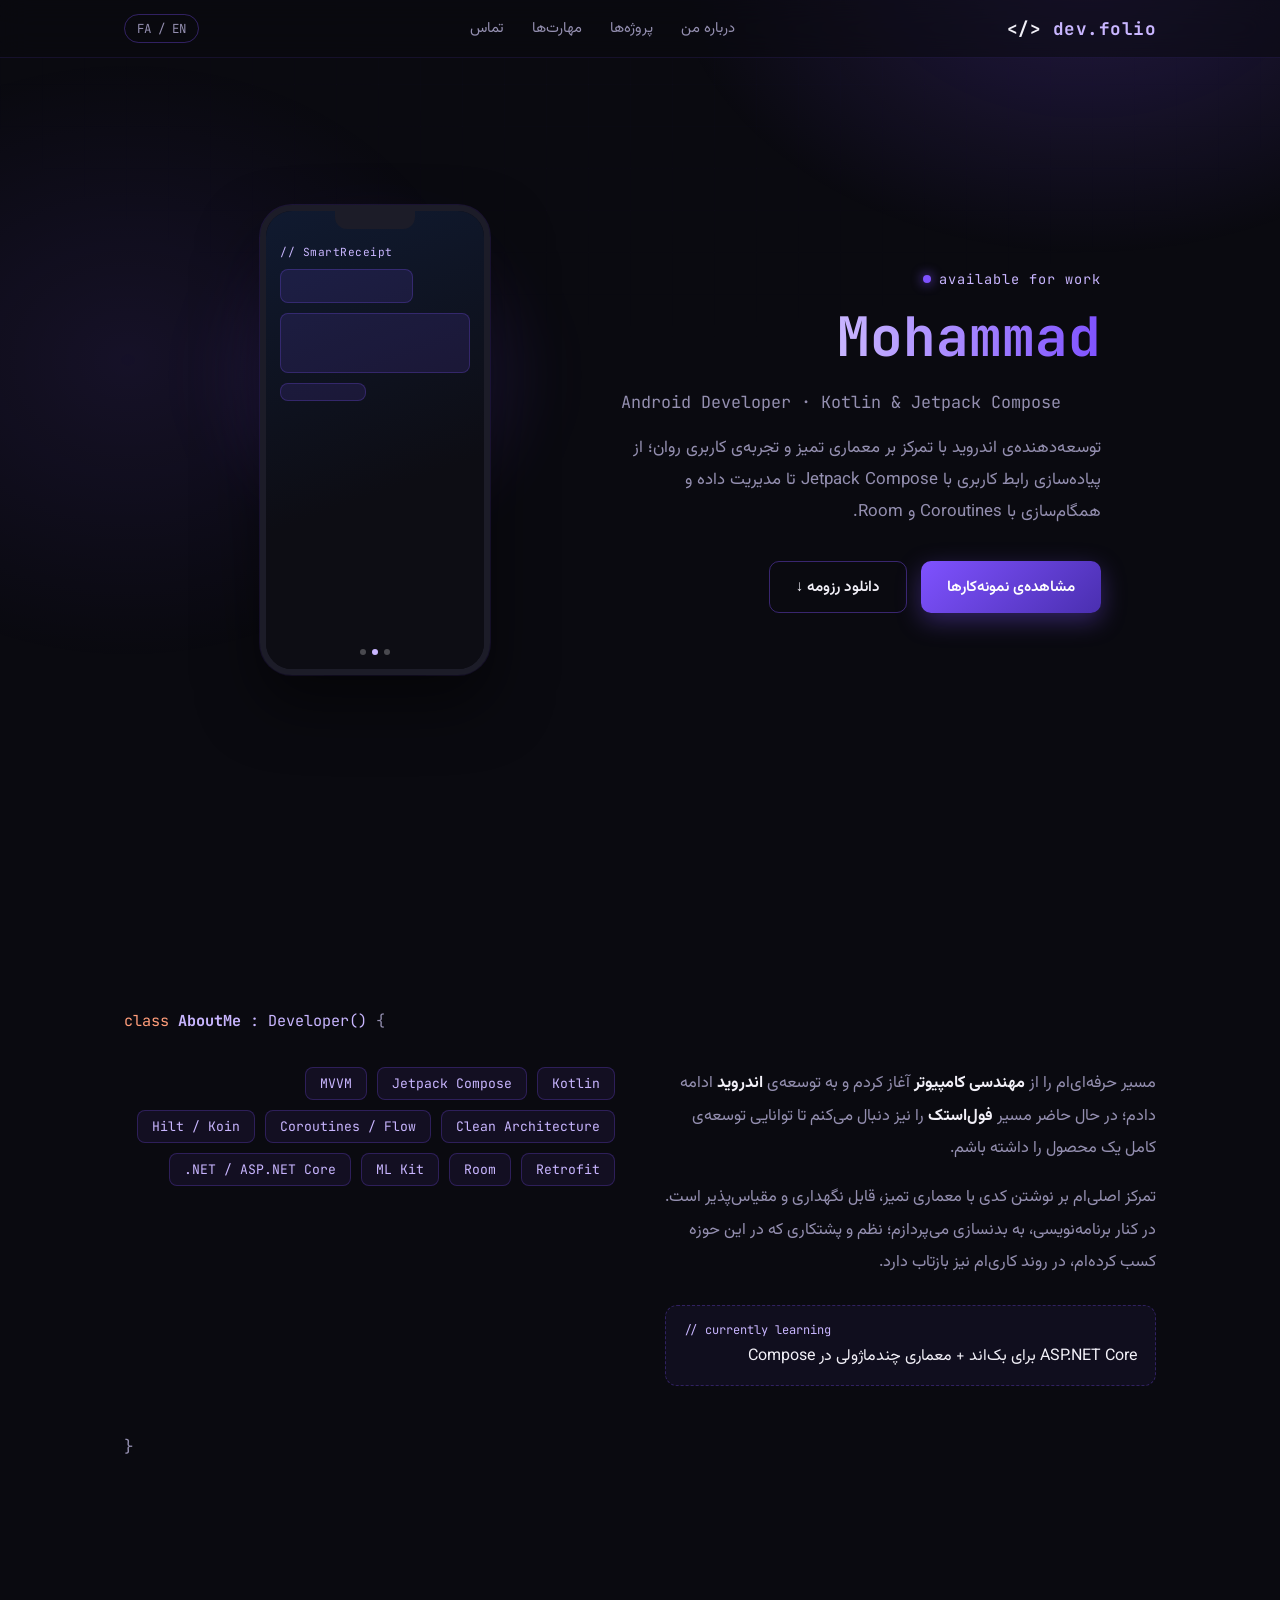
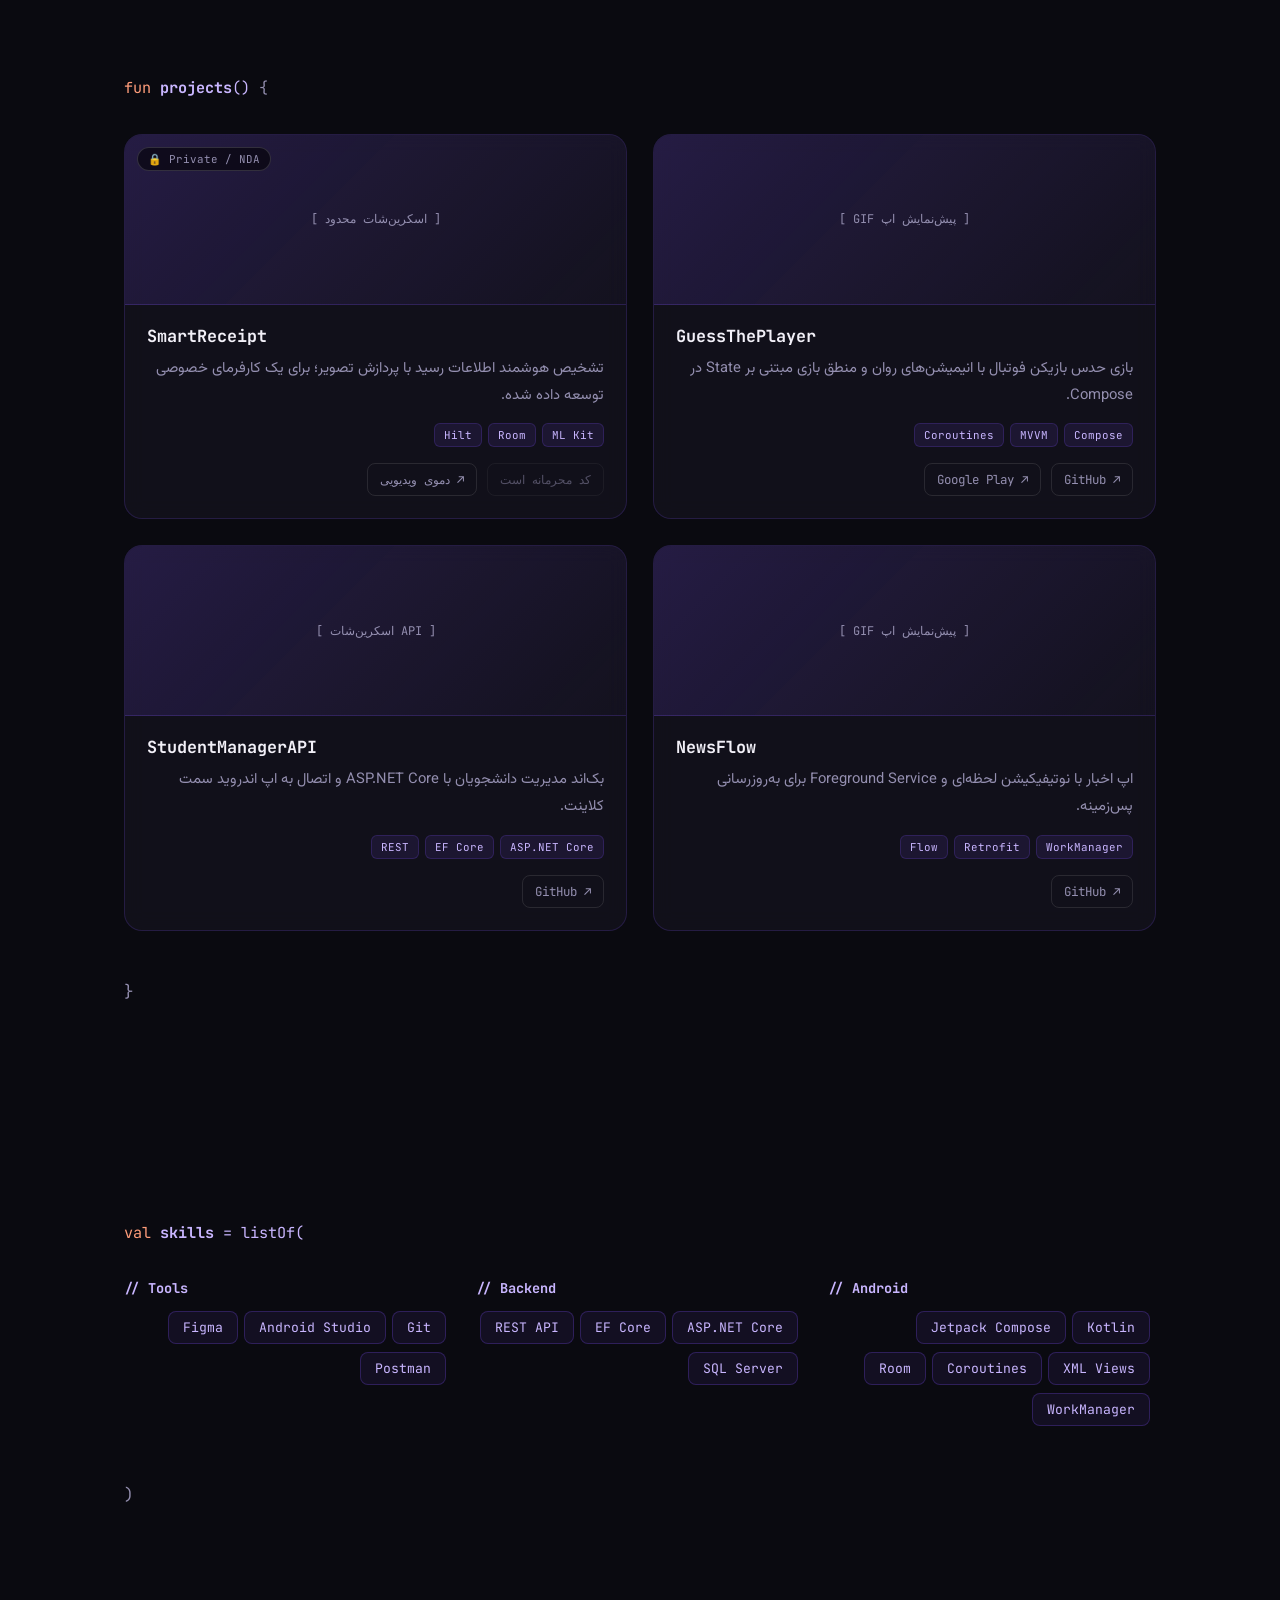
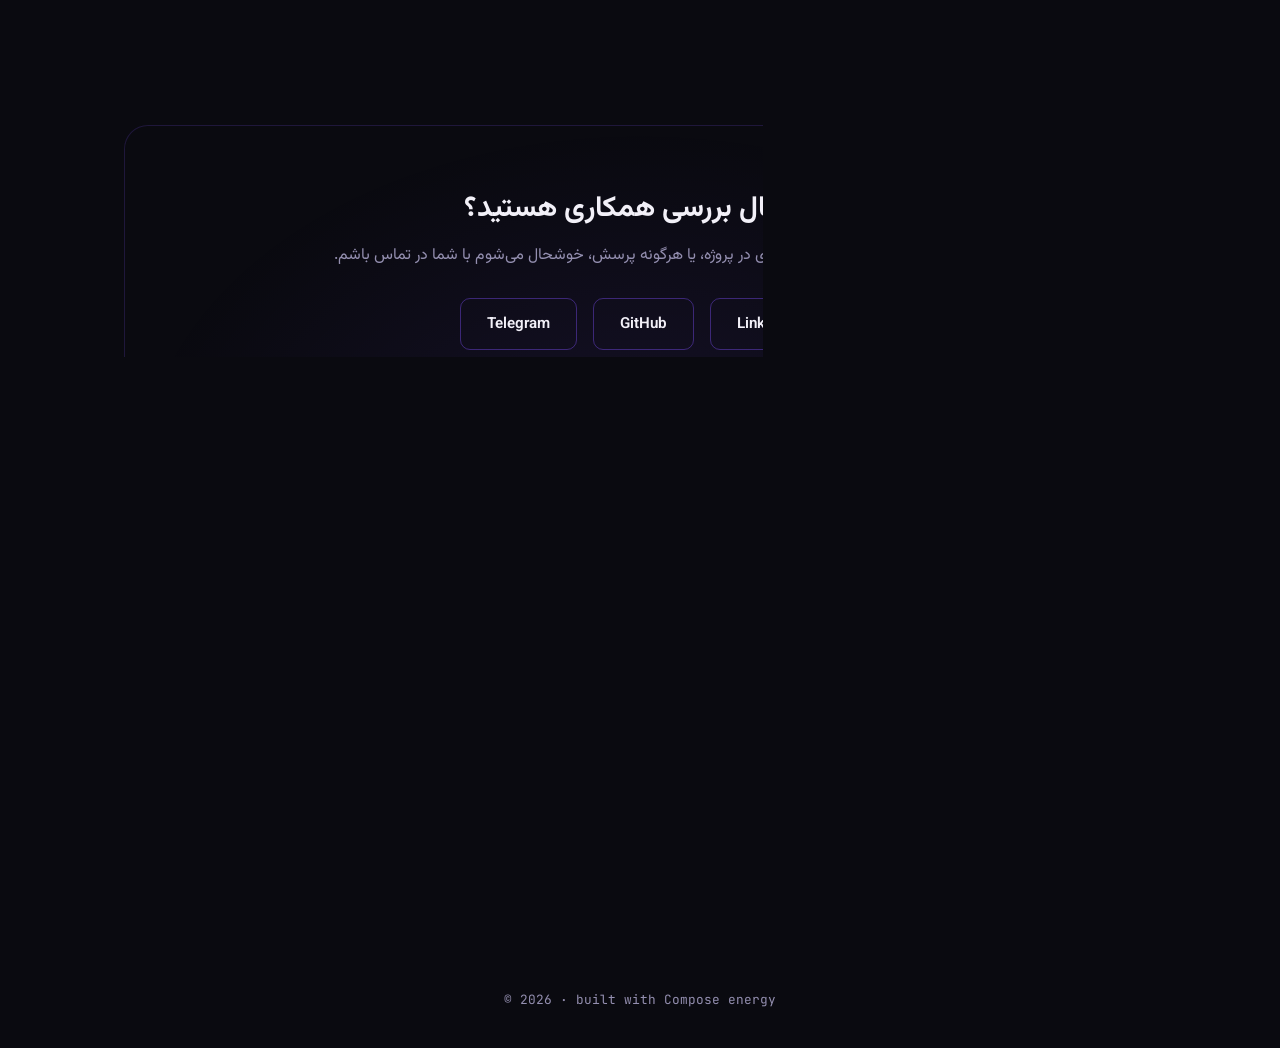
==== index.html @ ed8ca09b "Rename index(1).html to index.html" ====
<!doctype html>
<html lang="fa" dir="rtl">
    <head>
        <meta charset="UTF-8" />
        <meta name="viewport" content="width=device-width, initial-scale=1.0" />
        <title>Portfolio Preview</title>
        <style>
            @import url("https://fonts.googleapis.com/css2?family=JetBrains+Mono:wght@400;500;700;800&family=Vazirmatn:wght@300;400;500;600;700;800&display=swap");

            :root {
                --bg: #0a0a10;
                --bg-elev: #111119;
                --card: rgba(24, 22, 36, 0.55);
                --card-border: rgba(127, 82, 255, 0.18);
                --purple: #7f52ff;
                --purple-light: #c9b6ff;
                --purple-dim: #4a2fb0;
                --text: #f2f0f8;
                --text-dim: #948fb0;
                --mono: "JetBrains Mono", monospace;
                --fa: "Vazirmatn", sans-serif;
            }
            * {
                box-sizing: border-box;
                margin: 0;
                padding: 0;
            }
            html {
                scroll-behavior: smooth;
            }
            body {
                background: var(--bg);
                color: var(--text);
                font-family: var(--fa);
                overflow-x: hidden;
                position: relative;
            }
            body::before {
                content: "";
                position: fixed;
                inset: 0;
                background:
                    radial-gradient(
                        ellipse 700px 500px at 85% -5%,
                        rgba(127, 82, 255, 0.22),
                        transparent 60%
                    ),
                    radial-gradient(
                        ellipse 600px 500px at 10% 40%,
                        rgba(127, 82, 255, 0.1),
                        transparent 60%
                    );
                pointer-events: none;
                z-index: 0;
            }
            .bg-grid {
                position: fixed;
                inset: 0;
                z-index: 0;
                opacity: 0.35;
                background-image:
                    linear-gradient(
                        rgba(127, 82, 255, 0.05) 1px,
                        transparent 1px
                    ),
                    linear-gradient(
                        90deg,
                        rgba(127, 82, 255, 0.05) 1px,
                        transparent 1px
                    );
                background-size: 42px 42px;
                mask-image: radial-gradient(
                    ellipse 90% 60% at 50% 0%,
                    black 0%,
                    transparent 75%
                );
            }
            .container {
                max-width: 1080px;
                margin: 0 auto;
                padding: 0 24px;
                position: relative;
                z-index: 1;
            }

            /* NAV */
            nav {
                position: fixed;
                top: 0;
                left: 0;
                right: 0;
                z-index: 50;
                backdrop-filter: blur(14px);
                background: rgba(10, 10, 16, 0.55);
                border-bottom: 1px solid rgba(127, 82, 255, 0.12);
            }
            .nav-inner {
                max-width: 1080px;
                margin: 0 auto;
                padding: 14px 24px;
                display: flex;
                align-items: center;
                justify-content: space-between;
            }
            .logo {
                font-family: var(--mono);
                font-weight: 700;
                font-size: 1.1rem;
                color: var(--text);
                letter-spacing: 0.5px;
                direction: ltr;
            }
            .logo span {
                color: var(--purple-light);
            }
            .nav-links {
                display: flex;
                gap: 28px;
                align-items: center;
            }
            .nav-links a {
                color: var(--text-dim);
                text-decoration: none;
                font-size: 0.92rem;
                transition: color 0.25s;
            }
            .nav-links a:hover {
                color: var(--purple-light);
            }
            .lang-toggle {
                font-family: var(--mono);
                font-size: 0.78rem;
                direction: ltr;
                border: 1px solid rgba(127, 82, 255, 0.35);
                border-radius: 20px;
                padding: 5px 12px;
                cursor: pointer;
                color: var(--text-dim);
                background: transparent;
                transition: all 0.25s;
            }
            .lang-toggle:hover {
                border-color: var(--purple);
                color: var(--purple-light);
            }

            /* HERO */
            .hero {
                min-height: 100vh;
                display: flex;
                align-items: center;
                padding-top: 90px;
                position: relative;
                z-index: 1;
            }
            .hero-inner {
                display: grid;
                grid-template-columns: 1.1fr 0.9fr;
                gap: 50px;
                align-items: center;
            }
            .eyebrow {
                font-family: var(--mono);
                direction: ltr;
                text-align: right;
                font-size: 0.85rem;
                color: var(--purple-light);
                letter-spacing: 1px;
                margin-bottom: 18px;
                display: inline-flex;
                align-items: center;
                gap: 8px;
            }
            .eyebrow::before {
                content: "";
                width: 8px;
                height: 8px;
                border-radius: 50%;
                background: var(--purple);
                box-shadow: 0 0 12px var(--purple);
                animation: pulse 1.8s infinite;
            }
            @keyframes pulse {
                0%,
                100% {
                    opacity: 1;
                }
                50% {
                    opacity: 0.3;
                }
            }
            .hero h1 {
                font-size: clamp(2.2rem, 5vw, 3.4rem);
                line-height: 1.15;
                margin-bottom: 16px;
                font-weight: 700;
            }
            .hero h1 .code-name {
                font-family: var(--mono);
                direction: ltr;
                display: inline-block;
                background: linear-gradient(
                    90deg,
                    var(--purple-light),
                    var(--purple)
                );
                -webkit-background-clip: text;
                background-clip: text;
                color: transparent;
            }
            .hero .role {
                font-family: var(--mono);
                direction: ltr;
                font-size: 1.05rem;
                color: var(--text-dim);
                margin-bottom: 20px;
            }
            .hero p.tagline {
                color: var(--text-dim);
                font-size: 1.05rem;
                max-width: 480px;
                line-height: 1.9;
                margin-bottom: 32px;
            }
            .cta-row {
                display: flex;
                gap: 14px;
                flex-wrap: wrap;
            }
            .btn {
                font-family: var(--fa);
                font-weight: 600;
                font-size: 0.95rem;
                padding: 13px 26px;
                border-radius: 10px;
                text-decoration: none;
                display: inline-flex;
                align-items: center;
                gap: 8px;
                cursor: pointer;
                border: none;
                transition:
                    transform 0.25s,
                    box-shadow 0.25s;
            }
            .btn-primary {
                background: linear-gradient(
                    135deg,
                    var(--purple),
                    var(--purple-dim)
                );
                color: #fff;
                box-shadow: 0 8px 24px rgba(127, 82, 255, 0.35);
            }
            .btn-primary:hover {
                transform: translateY(-2px);
                box-shadow: 0 12px 30px rgba(127, 82, 255, 0.5);
            }
            .btn-ghost {
                background: transparent;
                border: 1px solid rgba(127, 82, 255, 0.4);
                color: var(--text);
            }
            .btn-ghost:hover {
                border-color: var(--purple-light);
                background: rgba(127, 82, 255, 0.08);
                transform: translateY(-2px);
            }

            /* PHONE MOCKUP */
            .phone-wrap {
                display: flex;
                justify-content: center;
                position: relative;
            }
            .phone-glow {
                position: absolute;
                width: 340px;
                height: 340px;
                border-radius: 50%;
                background: radial-gradient(
                    circle,
                    rgba(127, 82, 255, 0.35),
                    transparent 70%
                );
                filter: blur(30px);
                animation: float 6s ease-in-out infinite;
            }
            @keyframes float {
                0%,
                100% {
                    transform: translateY(0px);
                }
                50% {
                    transform: translateY(-18px);
                }
            }
            .phone {
                width: 230px;
                height: 470px;
                border-radius: 32px;
                background: #0d0d14;
                border: 6px solid #1c1c28;
                position: relative;
                z-index: 2;
                box-shadow:
                    0 30px 60px rgba(0, 0, 0, 0.5),
                    0 0 0 1px rgba(127, 82, 255, 0.15);
                overflow: hidden;
                animation: float 6s ease-in-out infinite;
                animation-delay: 0.2s;
            }
            .phone::before {
                content: "";
                position: absolute;
                top: 0;
                left: 50%;
                transform: translateX(-50%);
                width: 80px;
                height: 18px;
                background: #1c1c28;
                border-radius: 0 0 12px 12px;
                z-index: 3;
            }
            .phone-screen {
                position: absolute;
                inset: 0;
                overflow: hidden;
            }
            .screen-slide {
                position: absolute;
                inset: 0;
                padding: 34px 14px 14px;
                opacity: 0;
                transition: opacity 0.8s ease;
                display: flex;
                flex-direction: column;
                gap: 10px;
                font-family: var(--mono);
                direction: ltr;
            }
            .screen-slide.active {
                opacity: 1;
            }
            .slide-bg-1 {
                background: linear-gradient(160deg, #1a1030, #0d0d14 60%);
            }
            .slide-bg-2 {
                background: linear-gradient(160deg, #101a30, #0d0d14 60%);
            }
            .slide-bg-3 {
                background: linear-gradient(160deg, #1a1020, #0d0d14 60%);
            }
            .slide-title {
                color: var(--purple-light);
                font-size: 0.7rem;
                letter-spacing: 0.5px;
            }
            .slide-block {
                background: rgba(127, 82, 255, 0.12);
                border: 1px solid rgba(127, 82, 255, 0.25);
                border-radius: 8px;
                height: 60px;
            }
            .slide-block.small {
                height: 34px;
                width: 70%;
            }
            .slide-block.tiny {
                height: 18px;
                width: 45%;
            }
            .slide-dots {
                position: absolute;
                bottom: 14px;
                left: 50%;
                transform: translateX(-50%);
                display: flex;
                gap: 6px;
                z-index: 3;
            }
            .dot {
                width: 6px;
                height: 6px;
                border-radius: 50%;
                background: rgba(255, 255, 255, 0.25);
                transition: background 0.3s;
            }
            .dot.active {
                background: var(--purple-light);
            }

            /* SECTION SHELL */
            section {
                padding: 110px 0;
                position: relative;
                z-index: 1;
            }
            .section-tag {
                font-family: var(--mono);
                direction: ltr;
                text-align: left;
                color: var(--purple-light);
                font-size: 0.95rem;
                margin-bottom: 36px;
                opacity: 0.9;
            }
            .section-tag .kw {
                color: #ff9d7a;
            }
            .section-tag .cls {
                color: var(--purple-light);
                font-weight: 700;
            }
            .section-tag .paren {
                color: var(--text-dim);
            }
            .section-close {
                font-family: var(--mono);
                color: var(--text-dim);
                margin-top: 50px;
                direction: ltr;
                text-align: left;
            }
            .reveal {
                opacity: 0;
                transform: translateY(28px);
                transition:
                    opacity 0.7s ease,
                    transform 0.7s ease;
            }
            .reveal.in {
                opacity: 1;
                transform: translateY(0);
            }

            /* ABOUT */
            .about-grid {
                display: grid;
                grid-template-columns: 1fr 1fr;
                gap: 50px;
                align-items: start;
            }
            .about-grid p {
                color: var(--text-dim);
                line-height: 2;
                margin-bottom: 16px;
                font-size: 1.02rem;
            }
            .about-grid p strong {
                color: var(--text);
            }
            .stack-list {
                display: flex;
                flex-wrap: wrap;
                gap: 10px;
            }
            .pill {
                font-family: var(--mono);
                direction: ltr;
                font-size: 0.82rem;
                padding: 7px 14px;
                border-radius: 8px;
                background: rgba(127, 82, 255, 0.08);
                border: 1px solid rgba(127, 82, 255, 0.25);
                color: var(--purple-light);
            }
            .now-box {
                margin-top: 26px;
                padding: 16px 18px;
                border-radius: 12px;
                background: rgba(127, 82, 255, 0.06);
                border: 1px dashed rgba(127, 82, 255, 0.3);
            }
            .now-box .label {
                font-family: var(--mono);
                direction: ltr;
                font-size: 0.75rem;
                color: var(--purple-light);
                margin-bottom: 6px;
            }

            /* PROJECTS */
            .projects-grid {
                display: grid;
                grid-template-columns: 1fr 1fr;
                gap: 26px;
            }
            .project-card {
                background: var(--card);
                border: 1px solid var(--card-border);
                border-radius: 18px;
                overflow: hidden;
                position: relative;
                backdrop-filter: blur(10px);
                transition:
                    transform 0.35s,
                    box-shadow 0.35s;
            }
            .project-card::before {
                content: "";
                position: absolute;
                inset: 0;
                border-radius: 18px;
                padding: 1px;
                background: conic-gradient(
                    from 0deg,
                    var(--purple),
                    transparent 30%,
                    transparent 70%,
                    var(--purple)
                );
                -webkit-mask:
                    linear-gradient(#fff 0 0) content-box,
                    linear-gradient(#fff 0 0);
                -webkit-mask-composite: xor;
                mask-composite: exclude;
                opacity: 0;
                transition: opacity 0.4s;
                animation: rotate 4s linear infinite;
                animation-play-state: paused;
            }
            .project-card:hover::before {
                opacity: 1;
                animation-play-state: running;
            }
            @keyframes rotate {
                to {
                    transform: rotate(360deg);
                }
            }
            .project-card:hover {
                transform: translateY(-6px);
                box-shadow: 0 20px 40px rgba(0, 0, 0, 0.4);
            }
            .project-media {
                height: 170px;
                position: relative;
                background: linear-gradient(
                    135deg,
                    rgba(127, 82, 255, 0.18),
                    rgba(127, 82, 255, 0.02)
                );
                display: flex;
                align-items: center;
                justify-content: center;
                border-bottom: 1px solid var(--card-border);
            }
            .project-media .ph {
                font-family: var(--mono);
                direction: ltr;
                font-size: 0.75rem;
                color: var(--text-dim);
                text-align: center;
            }
            .lock-badge {
                position: absolute;
                top: 12px;
                left: 12px;
                font-family: var(--mono);
                direction: ltr;
                font-size: 0.68rem;
                background: rgba(0, 0, 0, 0.55);
                border: 1px solid rgba(255, 255, 255, 0.15);
                padding: 4px 10px;
                border-radius: 20px;
                display: flex;
                align-items: center;
                gap: 5px;
                color: var(--text-dim);
            }
            .project-body {
                padding: 20px 22px 22px;
            }
            .project-body h3 {
                font-family: var(--mono);
                direction: ltr;
                font-size: 1.05rem;
                margin-bottom: 8px;
                color: var(--text);
            }
            .project-body p {
                color: var(--text-dim);
                font-size: 0.92rem;
                line-height: 1.85;
                margin-bottom: 14px;
            }
            .badges {
                display: flex;
                flex-wrap: wrap;
                gap: 6px;
                margin-bottom: 16px;
            }
            .badge {
                font-family: var(--mono);
                direction: ltr;
                font-size: 0.68rem;
                padding: 4px 9px;
                border-radius: 6px;
                background: rgba(127, 82, 255, 0.1);
                color: var(--purple-light);
                border: 1px solid rgba(127, 82, 255, 0.2);
            }
            .project-links {
                display: flex;
                gap: 10px;
            }
            .link-btn {
                font-family: var(--mono);
                direction: ltr;
                font-size: 0.78rem;
                color: var(--text-dim);
                text-decoration: none;
                padding: 7px 12px;
                border-radius: 8px;
                border: 1px solid rgba(255, 255, 255, 0.1);
                transition: all 0.25s;
            }
            .link-btn:hover {
                color: var(--purple-light);
                border-color: var(--purple);
            }
            .link-btn.disabled {
                opacity: 0.5;
                cursor: not-allowed;
            }

            /* SKILLS */
            .skills-cols {
                display: grid;
                grid-template-columns: repeat(3, 1fr);
                gap: 24px;
            }
            .skill-col h4 {
                font-family: var(--mono);
                direction: ltr;
                color: var(--purple-light);
                font-size: 0.85rem;
                margin-bottom: 14px;
            }
            .skill-col .pill {
                display: inline-block;
                margin: 0 6px 8px 0;
            }

            /* CONTACT */
            .contact-box {
                text-align: center;
                padding: 60px 30px;
                border-radius: 24px;
                background: radial-gradient(
                    ellipse at center,
                    rgba(127, 82, 255, 0.1),
                    transparent 70%
                );
                border: 1px solid var(--card-border);
            }
            .contact-box h2 {
                font-size: 1.8rem;
                margin-bottom: 12px;
            }
            .contact-box p {
                color: var(--text-dim);
                margin-bottom: 30px;
            }
            .contact-links {
                display: flex;
                justify-content: center;
                gap: 16px;
                flex-wrap: wrap;
                margin-bottom: 44px;
            }
            .contact-divider {
                display: flex;
                align-items: center;
                gap: 14px;
                max-width: 420px;
                margin: 0 auto 34px;
                color: var(--text-dim);
                font-family: var(--mono);
                direction: ltr;
                font-size: 0.78rem;
            }
            .contact-divider::before,
            .contact-divider::after {
                content: "";
                flex: 1;
                height: 1px;
                background: rgba(127, 82, 255, 0.2);
            }
            .contact-form {
                max-width: 480px;
                margin: 0 auto;
                text-align: right;
                display: flex;
                flex-direction: column;
                gap: 14px;
            }
            .form-row {
                display: flex;
                gap: 14px;
            }
            .form-field {
                flex: 1;
                display: flex;
                flex-direction: column;
                gap: 6px;
            }
            .form-field label {
                font-size: 0.82rem;
                color: var(--text-dim);
            }
            .form-field input,
            .form-field textarea {
                background: rgba(255, 255, 255, 0.03);
                border: 1px solid rgba(127, 82, 255, 0.25);
                border-radius: 10px;
                padding: 12px 14px;
                color: var(--text);
                font-family: var(--fa);
                font-size: 0.92rem;
                outline: none;
                transition:
                    border-color 0.25s,
                    background 0.25s;
                resize: vertical;
            }
            .form-field input:focus,
            .form-field textarea:focus {
                border-color: var(--purple);
                background: rgba(127, 82, 255, 0.06);
            }
            .form-submit {
                align-self: flex-start;
                margin-top: 4px;
            }
            .form-status {
                font-size: 0.85rem;
                color: var(--text-dim);
                min-height: 20px;
            }
            .form-status.success {
                color: #8ef0b0;
            }
            .form-status.error {
                color: #ff8a8a;
            }
            @media (max-width: 520px) {
                .form-row {
                    flex-direction: column;
                }
            }

            footer {
                text-align: center;
                padding: 40px 0;
                color: var(--text-dim);
                font-family: var(--mono);
                direction: ltr;
                font-size: 0.8rem;
            }

            @media (max-width: 820px) {
                .hero-inner {
                    grid-template-columns: 1fr;
                    text-align: center;
                }
                .hero p.tagline {
                    margin: 0 auto 32px;
                }
                .cta-row {
                    justify-content: center;
                }
                .about-grid {
                    grid-template-columns: 1fr;
                }
                .projects-grid {
                    grid-template-columns: 1fr;
                }
                .skills-cols {
                    grid-template-columns: 1fr;
                }
                .nav-links {
                    display: none;
                }
                .phone {
                    width: 190px;
                    height: 390px;
                }
            }
        </style>
    </head>
    <body>
        <div class="bg-grid"></div>

        <nav>
            <div class="nav-inner">
                <div class="logo">&lt;/&gt; <span>dev.folio</span></div>
                <div class="nav-links">
                    <a href="#about" data-en="About">درباره من</a>
                    <a href="#projects" data-en="Projects">پروژه‌ها</a>
                    <a href="#skills" data-en="Skills">مهارت‌ها</a>
                    <a href="#contact" data-en="Contact">تماس</a>
                </div>
                <button class="lang-toggle" id="langBtn">FA / EN</button>
            </div>
        </nav>

        <section class="hero">
            <div class="container hero-inner">
                <div>
                    <div class="eyebrow">available for work</div>
                    <h1><span class="code-name">Mohammad</span></h1>
                    <div class="role">
                        Android Developer · Kotlin &amp; Jetpack Compose
                    </div>
                    <p
                        class="tagline"
                        data-en="Android developer focused on clean architecture and smooth UX — from building interfaces with Jetpack Compose to managing data and sync with Coroutines and Room."
                    >
                        توسعه‌دهنده‌ی اندروید با تمرکز بر معماری تمیز و تجربه‌ی
                        کاربری روان؛ از پیاده‌سازی رابط کاربری با Jetpack
                        Compose تا مدیریت داده و همگام‌سازی با Coroutines و
                        Room.
                    </p>
                    <div class="cta-row">
                        <a
                            href="#projects"
                            class="btn btn-primary"
                            data-en="View Projects"
                            >مشاهده‌ی نمونه‌کارها</a
                        >
                        <a
                            href="#"
                            class="btn btn-ghost"
                            data-en="Download Resume ↓"
                            >دانلود رزومه ↓</a
                        >
                    </div>
                </div>
                <div class="phone-wrap">
                    <div class="phone-glow"></div>
                    <div class="phone">
                        <div class="phone-screen">
                            <div class="screen-slide slide-bg-1 active">
                                <div class="slide-title">// GuessThePlayer</div>
                                <div class="slide-block"></div>
                                <div class="slide-block small"></div>
                                <div class="slide-block tiny"></div>
                            </div>
                            <div class="screen-slide slide-bg-2">
                                <div class="slide-title">// SmartReceipt</div>
                                <div class="slide-block small"></div>
                                <div class="slide-block"></div>
                                <div class="slide-block tiny"></div>
                            </div>
                            <div class="screen-slide slide-bg-3">
                                <div class="slide-title">// NewsFlow</div>
                                <div class="slide-block tiny"></div>
                                <div class="slide-block small"></div>
                                <div class="slide-block"></div>
                            </div>
                        </div>
                        <div class="slide-dots">
                            <div class="dot active"></div>
                            <div class="dot"></div>
                            <div class="dot"></div>
                        </div>
                    </div>
                </div>
            </div>
        </section>

        <section id="about">
            <div class="container">
                <div class="section-tag reveal">
                    <span class="kw">class</span>
                    <span class="cls">AboutMe</span> : Developer()
                    <span class="paren">{</span>
                </div>
                <div class="about-grid">
                    <div class="reveal">
                        <p
                            data-en="I started my professional path in <strong>Computer Engineering</strong> and moved into <strong>Android development</strong>; I'm currently expanding into <strong>full-stack</strong> to be able to build a complete product end-to-end."
                        >
                            مسیر حرفه‌ای‌ام را از
                            <strong>مهندسی کامپیوتر</strong> آغاز کردم و به
                            توسعه‌ی <strong>اندروید</strong> ادامه دادم؛ در حال
                            حاضر مسیر <strong>فول‌استک</strong> را نیز دنبال
                            می‌کنم تا توانایی توسعه‌ی کامل یک محصول را داشته
                            باشم.
                        </p>
                        <p
                            data-en="My main focus is writing clean, maintainable, and scalable code. Outside of programming, I do bodybuilding — the discipline and consistency I've built there carries over into how I work."
                        >
                            تمرکز اصلی‌ام بر نوشتن کدی با معماری تمیز، قابل
                            نگهداری و مقیاس‌پذیر است. در کنار برنامه‌نویسی، به
                            بدنسازی می‌پردازم؛ نظم و پشتکاری که در این حوزه کسب
                            کرده‌ام، در روند کاری‌ام نیز بازتاب دارد.
                        </p>
                        <div class="now-box">
                            <div class="label">// currently learning</div>
                            <span
                                data-en="ASP.NET Core for backend + multi-module architecture in Compose"
                                >ASP.NET Core برای بک‌اند + معماری چندماژولی در
                                Compose</span
                            >
                        </div>
                    </div>
                    <div class="reveal">
                        <div class="stack-list">
                            <span class="pill">Kotlin</span>
                            <span class="pill">Jetpack Compose</span>
                            <span class="pill">MVVM</span>
                            <span class="pill">Clean Architecture</span>
                            <span class="pill">Coroutines / Flow</span>
                            <span class="pill">Hilt / Koin</span>
                            <span class="pill">Retrofit</span>
                            <span class="pill">Room</span>
                            <span class="pill">ML Kit</span>
                            <span class="pill">.NET / ASP.NET Core</span>
                        </div>
                    </div>
                </div>
                <div class="section-close reveal">}</div>
            </div>
        </section>

        <section id="projects">
            <div class="container">
                <div class="section-tag reveal">
                    <span class="kw">fun</span>
                    <span class="cls">projects</span>()
                    <span class="paren">{</span>
                </div>
                <div class="projects-grid">
                    <div class="project-card reveal">
                        <div class="project-media">
                            <div class="ph" data-en="[ App preview GIF ]">
                                [ GIF پیش‌نمایش اپ ]
                            </div>
                        </div>
                        <div class="project-body">
                            <h3>GuessThePlayer</h3>
                            <p
                                data-en="A football player guessing game with smooth animations and state-driven game logic in Compose."
                            >
                                بازی حدس بازیکن فوتبال با انیمیشن‌های روان و
                                منطق بازی مبتنی بر State در Compose.
                            </p>
                            <div class="badges">
                                <span class="badge">Compose</span
                                ><span class="badge">MVVM</span
                                ><span class="badge">Coroutines</span>
                            </div>
                            <div class="project-links">
                                <a href="#" class="link-btn">GitHub ↗</a>
                                <a href="#" class="link-btn">Google Play ↗</a>
                            </div>
                        </div>
                    </div>

                    <div class="project-card reveal">
                        <div class="project-media">
                            <div class="lock-badge">🔒 Private / NDA</div>
                            <div class="ph" data-en="[ Limited screenshot ]">
                                [ اسکرین‌شات محدود ]
                            </div>
                        </div>
                        <div class="project-body">
                            <h3>SmartReceipt</h3>
                            <p
                                data-en="Smart receipt data extraction using image processing; built for a private client."
                            >
                                تشخیص هوشمند اطلاعات رسید با پردازش تصویر؛ برای
                                یک کارفرمای خصوصی توسعه داده شده.
                            </p>
                            <div class="badges">
                                <span class="badge">ML Kit</span
                                ><span class="badge">Room</span
                                ><span class="badge">Hilt</span>
                            </div>
                            <div class="project-links">
                                <span
                                    class="link-btn disabled"
                                    data-en="Code is confidential"
                                    >کد محرمانه است</span
                                >
                                <a
                                    href="#"
                                    class="link-btn"
                                    data-en="Demo video ↗"
                                    >دموی ویدیویی ↗</a
                                >
                            </div>
                        </div>
                    </div>

                    <div class="project-card reveal">
                        <div class="project-media">
                            <div class="ph" data-en="[ App preview GIF ]">
                                [ GIF پیش‌نمایش اپ ]
                            </div>
                        </div>
                        <div class="project-body">
                            <h3>NewsFlow</h3>
                            <p
                                data-en="News app with real-time notifications and a Foreground Service for background updates."
                            >
                                اپ اخبار با نوتیفیکیشن لحظه‌ای و Foreground
                                Service برای به‌روزرسانی پس‌زمینه.
                            </p>
                            <div class="badges">
                                <span class="badge">WorkManager</span
                                ><span class="badge">Retrofit</span
                                ><span class="badge">Flow</span>
                            </div>
                            <div class="project-links">
                                <a href="#" class="link-btn">GitHub ↗</a>
                            </div>
                        </div>
                    </div>

                    <div class="project-card reveal">
                        <div class="project-media">
                            <div class="ph" data-en="[ API screenshot ]">
                                [ اسکرین‌شات API ]
                            </div>
                        </div>
                        <div class="project-body">
                            <h3>StudentManagerAPI</h3>
                            <p
                                data-en="Student management backend built with ASP.NET Core, connected to the Android client app."
                            >
                                بک‌اند مدیریت دانشجویان با ASP.NET Core و اتصال
                                به اپ اندروید سمت کلاینت.
                            </p>
                            <div class="badges">
                                <span class="badge">ASP.NET Core</span
                                ><span class="badge">EF Core</span
                                ><span class="badge">REST</span>
                            </div>
                            <div class="project-links">
                                <a href="#" class="link-btn">GitHub ↗</a>
                            </div>
                        </div>
                    </div>
                </div>
                <div class="section-close reveal">}</div>
            </div>
        </section>

        <section id="skills">
            <div class="container">
                <div class="section-tag reveal">
                    <span class="kw">val</span>
                    <span class="cls">skills</span> = listOf(
                    <span class="paren"></span>
                </div>
                <div class="skills-cols">
                    <div class="skill-col reveal">
                        <h4>// Android</h4>
                        <span class="pill">Kotlin</span
                        ><span class="pill">Jetpack Compose</span
                        ><span class="pill">XML Views</span
                        ><span class="pill">Coroutines</span
                        ><span class="pill">Room</span
                        ><span class="pill">WorkManager</span>
                    </div>
                    <div class="skill-col reveal">
                        <h4>// Backend</h4>
                        <span class="pill">ASP.NET Core</span
                        ><span class="pill">EF Core</span
                        ><span class="pill">REST API</span
                        ><span class="pill">SQL Server</span>
                    </div>
                    <div class="skill-col reveal">
                        <h4>// Tools</h4>
                        <span class="pill">Git</span
                        ><span class="pill">Android Studio</span
                        ><span class="pill">Figma</span
                        ><span class="pill">Postman</span>
                    </div>
                </div>
                <div class="section-close reveal">)</div>
            </div>
        </section>

        <section id="contact">
            <div class="container">
                <div class="contact-box reveal">
                    <h2 data-en="Open to opportunities?">
                        در حال بررسی همکاری هستید؟
                    </h2>
                    <p
                        data-en="For job opportunities, project collaboration, or any questions, I'd be happy to hear from you."
                    >
                        برای فرصت‌های شغلی، همکاری در پروژه، یا هرگونه پرسش،
                        خوشحال می‌شوم با شما در تماس باشم.
                    </p>
                    <div class="contact-links">
                        <a href="#" class="btn btn-ghost">LinkedIn</a>
                        <a href="#" class="btn btn-ghost">GitHub</a>
                        <a href="#" class="btn btn-ghost">Telegram</a>
                    </div>

                    <div
                        class="contact-divider"
                        data-en="or send a message directly"
                    >
                        یا مستقیم پیام بدهید
                    </div>

                    <form
                        class="contact-form"
                        id="contactForm"
                        action="https://formspree.io/f/YOUR_FORM_ID"
                        method="POST"
                    >
                        <div class="form-row">
                            <div class="form-field">
                                <label for="cf-name" data-en="Name">نام</label>
                                <input
                                    type="text"
                                    id="cf-name"
                                    name="name"
                                    placeholder="نام شما"
                                    data-en-placeholder="Your name"
                                    required
                                />
                            </div>
                            <div class="form-field">
                                <label for="cf-email" data-en="Email"
                                    >ایمیل</label
                                >
                                <input
                                    type="email"
                                    id="cf-email"
                                    name="email"
                                    placeholder="you@example.com"
                                    required
                                    dir="ltr"
                                />
                            </div>
                        </div>
                        <div class="form-field">
                            <label for="cf-message" data-en="Message"
                                >پیام</label
                            >
                            <textarea
                                id="cf-message"
                                name="message"
                                rows="4"
                                placeholder="پیام‌تان را بنویسید..."
                                data-en-placeholder="Write your message..."
                                required
                            ></textarea>
                        </div>
                        <button
                            type="submit"
                            class="btn btn-primary form-submit"
                            data-en="Send Message"
                        >
                            ارسال پیام
                        </button>
                        <div class="form-status" id="formStatus"></div>
                    </form>
                </div>
            </div>
        </section>

        <footer>© 2026 · built with Compose energy</footer>

        <script>
            // scroll reveal
            const revealEls = document.querySelectorAll(".reveal");
            const io = new IntersectionObserver(
                (entries) => {
                    entries.forEach((e) => {
                        if (e.isIntersecting) {
                            e.target.classList.add("in");
                            io.unobserve(e.target);
                        }
                    });
                },
                { threshold: 0.15 },
            );
            revealEls.forEach((el) => io.observe(el));

            // phone screen carousel
            const slides = document.querySelectorAll(".screen-slide");
            const dots = document.querySelectorAll(".dot");
            let idx = 0;
            setInterval(() => {
                slides[idx].classList.remove("active");
                dots[idx].classList.remove("active");
                idx = (idx + 1) % slides.length;
                slides[idx].classList.add("active");
                dots[idx].classList.add("active");
            }, 2600);

            // contact form (Formspree)
            const contactForm = document.getElementById("contactForm");
            const formStatus = document.getElementById("formStatus");
            const formMsgs = {
                demo: {
                    fa: "این فرم دمو است — بعد از ساخت فرم در Formspree، آدرس action رو جایگزین کن تا واقعی بشه.",
                    en: "This form is a demo — replace the action URL with your real Formspree endpoint to activate it.",
                },
                sending: { fa: "در حال ارسال...", en: "Sending..." },
                success: {
                    fa: "پیام شما ارسال شد، ممنون از تماستون!",
                    en: "Your message was sent, thank you for reaching out!",
                },
                error: {
                    fa: "ارسال پیام با خطا مواجه شد، لطفاً دوباره تلاش کنید.",
                    en: "Something went wrong sending your message, please try again.",
                },
            };
            contactForm.addEventListener("submit", async (e) => {
                e.preventDefault();
                const action = contactForm.getAttribute("action");
                if (action.includes("YOUR_FORM_ID")) {
                    formStatus.textContent = isFa
                        ? formMsgs.demo.fa
                        : formMsgs.demo.en;
                    formStatus.className = "form-status";
                    return;
                }
                formStatus.textContent = isFa
                    ? formMsgs.sending.fa
                    : formMsgs.sending.en;
                formStatus.className = "form-status";
                try {
                    const res = await fetch(action, {
                        method: "POST",
                        body: new FormData(contactForm),
                        headers: { Accept: "application/json" },
                    });
                    if (res.ok) {
                        formStatus.textContent = isFa
                            ? formMsgs.success.fa
                            : formMsgs.success.en;
                        formStatus.className = "form-status success";
                        contactForm.reset();
                    } else {
                        formStatus.textContent = isFa
                            ? formMsgs.error.fa
                            : formMsgs.error.en;
                        formStatus.className = "form-status error";
                    }
                } catch (err) {
                    formStatus.textContent = isFa
                        ? formMsgs.error.fa
                        : formMsgs.error.en;
                    formStatus.className = "form-status error";
                }
            });
            const langBtn = document.getElementById("langBtn");
            const i18nEls = document.querySelectorAll("[data-en]");
            const i18nPlaceholders = document.querySelectorAll(
                "[data-en-placeholder]",
            );
            i18nEls.forEach((el) => {
                el.dataset.fa = el.innerHTML;
            });
            i18nPlaceholders.forEach((el) => {
                el.dataset.faPlaceholder = el.getAttribute("placeholder");
            });

            let isFa = true;
            function applyLang() {
                document.body.setAttribute("dir", isFa ? "rtl" : "ltr");
                document.documentElement.setAttribute(
                    "lang",
                    isFa ? "fa" : "en",
                );
                i18nEls.forEach((el) => {
                    el.innerHTML = isFa ? el.dataset.fa : el.dataset.en;
                });
                i18nPlaceholders.forEach((el) => {
                    el.setAttribute(
                        "placeholder",
                        isFa
                            ? el.dataset.faPlaceholder
                            : el.dataset.enPlaceholder,
                    );
                });
            }
            langBtn.addEventListener("click", () => {
                isFa = !isFa;
                applyLang();
            });
        </script>
    </body>
</html>
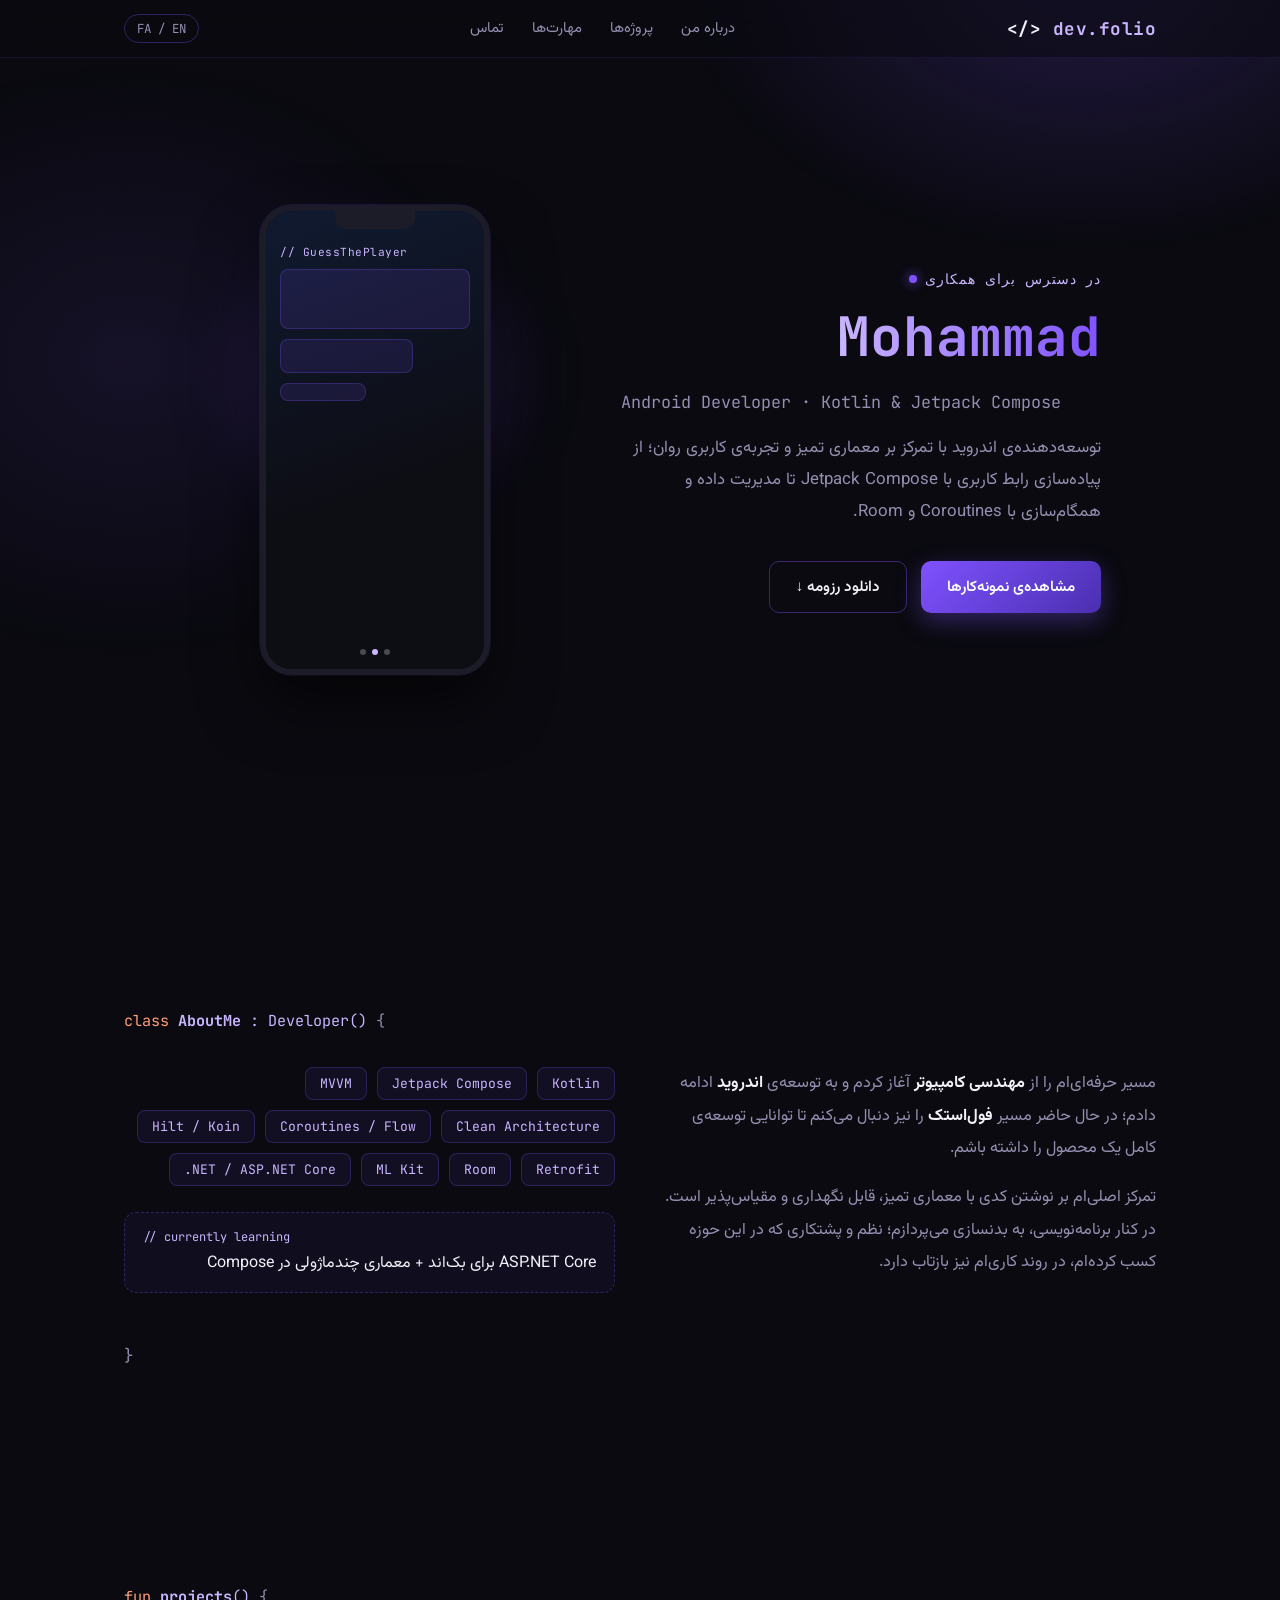
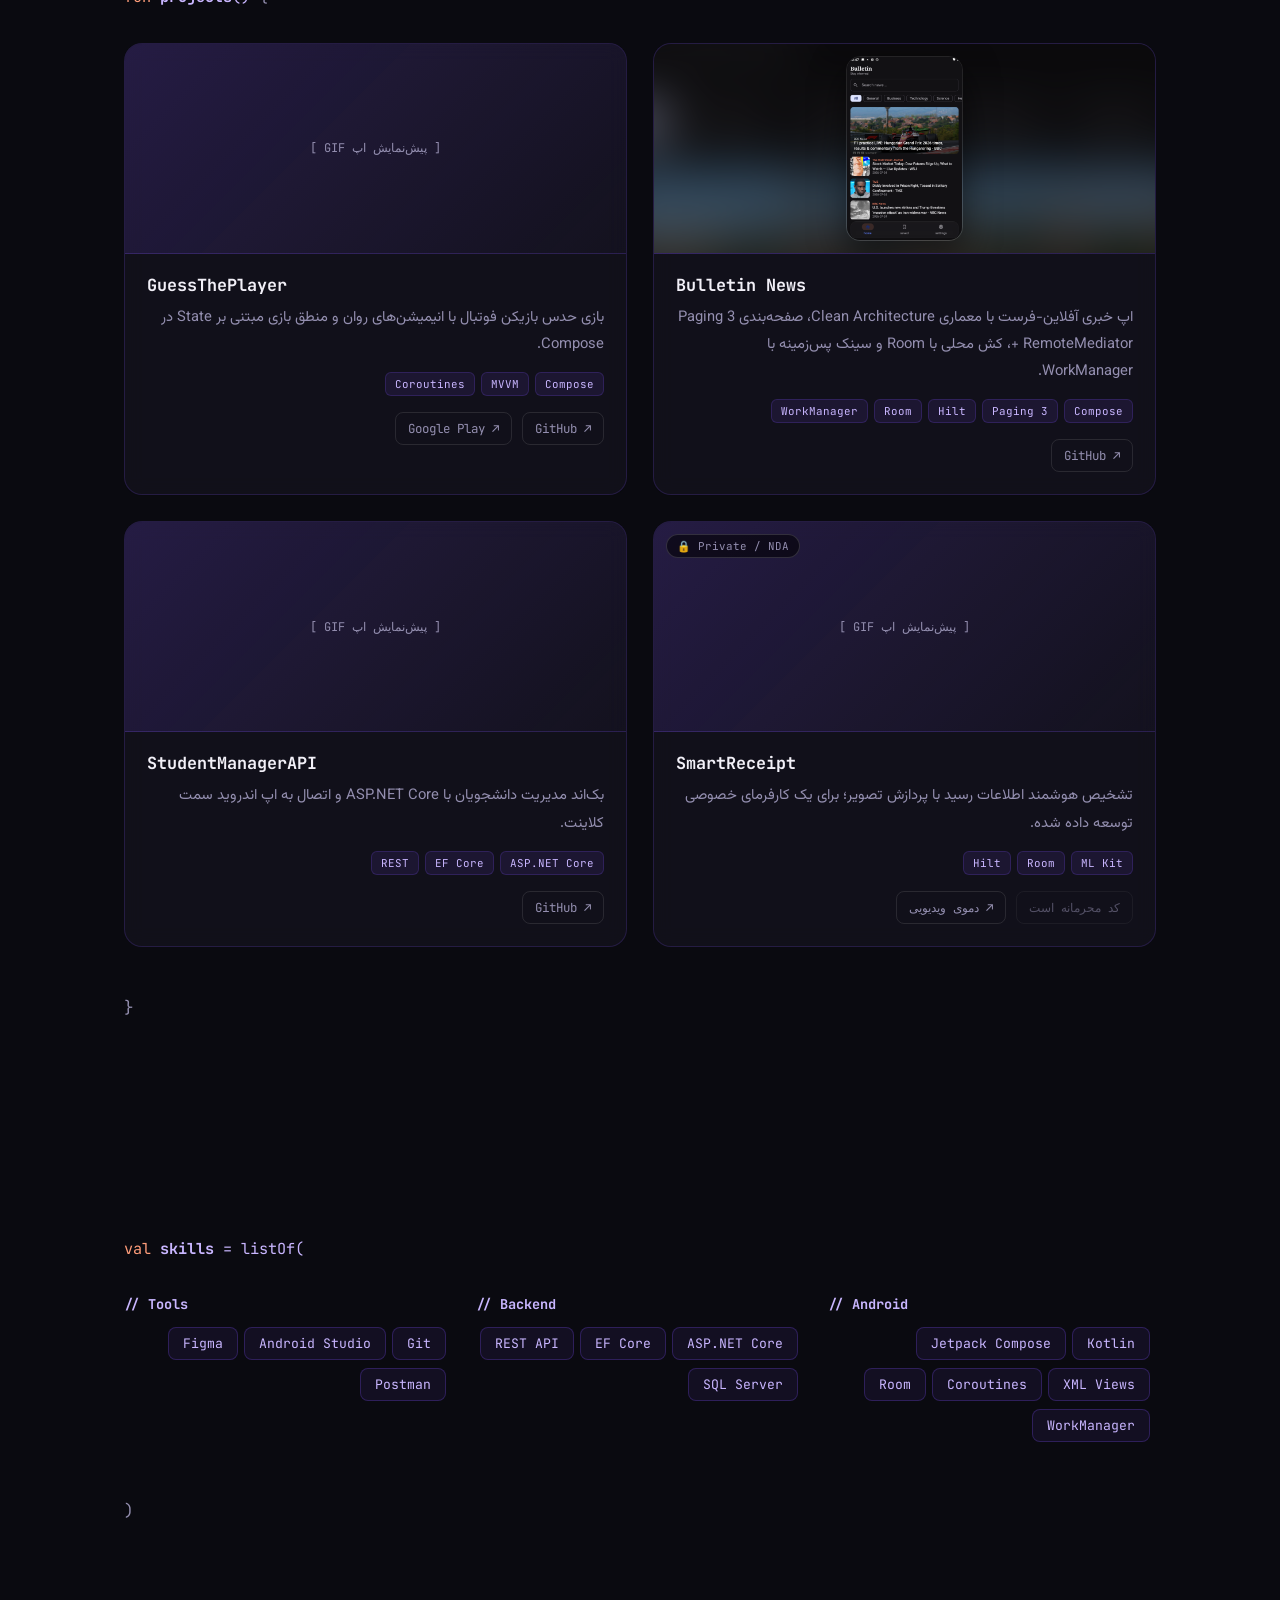
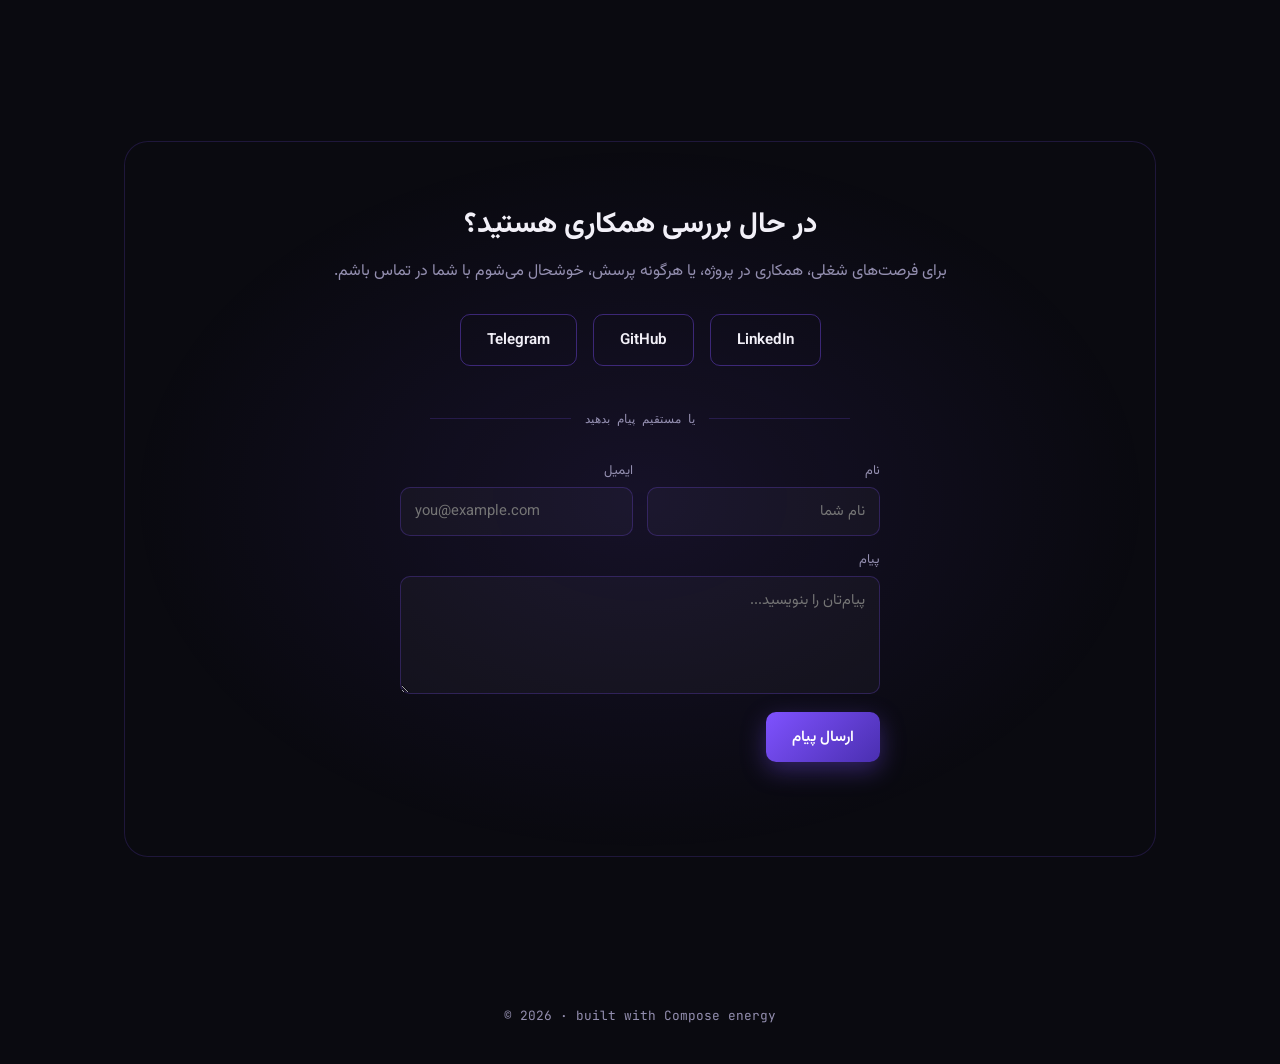
==== commit 14093cdf: "Add files via upload" ====
--- a/index.html
+++ b/index.html
@@ -4,791 +4,7 @@
         <meta charset="UTF-8" />
         <meta name="viewport" content="width=device-width, initial-scale=1.0" />
         <title>Portfolio Preview</title>
-        <style>
-            @import url("https://fonts.googleapis.com/css2?family=JetBrains+Mono:wght@400;500;700;800&family=Vazirmatn:wght@300;400;500;600;700;800&display=swap");
-
-            :root {
-                --bg: #0a0a10;
-                --bg-elev: #111119;
-                --card: rgba(24, 22, 36, 0.55);
-                --card-border: rgba(127, 82, 255, 0.18);
-                --purple: #7f52ff;
-                --purple-light: #c9b6ff;
-                --purple-dim: #4a2fb0;
-                --text: #f2f0f8;
-                --text-dim: #948fb0;
-                --mono: "JetBrains Mono", monospace;
-                --fa: "Vazirmatn", sans-serif;
-            }
-            * {
-                box-sizing: border-box;
-                margin: 0;
-                padding: 0;
-            }
-            html {
-                scroll-behavior: smooth;
-            }
-            body {
-                background: var(--bg);
-                color: var(--text);
-                font-family: var(--fa);
-                overflow-x: hidden;
-                position: relative;
-            }
-            body::before {
-                content: "";
-                position: fixed;
-                inset: 0;
-                background:
-                    radial-gradient(
-                        ellipse 700px 500px at 85% -5%,
-                        rgba(127, 82, 255, 0.22),
-                        transparent 60%
-                    ),
-                    radial-gradient(
-                        ellipse 600px 500px at 10% 40%,
-                        rgba(127, 82, 255, 0.1),
-                        transparent 60%
-                    );
-                pointer-events: none;
-                z-index: 0;
-            }
-            .bg-grid {
-                position: fixed;
-                inset: 0;
-                z-index: 0;
-                opacity: 0.35;
-                background-image:
-                    linear-gradient(
-                        rgba(127, 82, 255, 0.05) 1px,
-                        transparent 1px
-                    ),
-                    linear-gradient(
-                        90deg,
-                        rgba(127, 82, 255, 0.05) 1px,
-                        transparent 1px
-                    );
-                background-size: 42px 42px;
-                mask-image: radial-gradient(
-                    ellipse 90% 60% at 50% 0%,
-                    black 0%,
-                    transparent 75%
-                );
-            }
-            .container {
-                max-width: 1080px;
-                margin: 0 auto;
-                padding: 0 24px;
-                position: relative;
-                z-index: 1;
-            }
-
-            /* NAV */
-            nav {
-                position: fixed;
-                top: 0;
-                left: 0;
-                right: 0;
-                z-index: 50;
-                backdrop-filter: blur(14px);
-                background: rgba(10, 10, 16, 0.55);
-                border-bottom: 1px solid rgba(127, 82, 255, 0.12);
-            }
-            .nav-inner {
-                max-width: 1080px;
-                margin: 0 auto;
-                padding: 14px 24px;
-                display: flex;
-                align-items: center;
-                justify-content: space-between;
-            }
-            .logo {
-                font-family: var(--mono);
-                font-weight: 700;
-                font-size: 1.1rem;
-                color: var(--text);
-                letter-spacing: 0.5px;
-                direction: ltr;
-            }
-            .logo span {
-                color: var(--purple-light);
-            }
-            .nav-links {
-                display: flex;
-                gap: 28px;
-                align-items: center;
-            }
-            .nav-links a {
-                color: var(--text-dim);
-                text-decoration: none;
-                font-size: 0.92rem;
-                transition: color 0.25s;
-            }
-            .nav-links a:hover {
-                color: var(--purple-light);
-            }
-            .lang-toggle {
-                font-family: var(--mono);
-                font-size: 0.78rem;
-                direction: ltr;
-                border: 1px solid rgba(127, 82, 255, 0.35);
-                border-radius: 20px;
-                padding: 5px 12px;
-                cursor: pointer;
-                color: var(--text-dim);
-                background: transparent;
-                transition: all 0.25s;
-            }
-            .lang-toggle:hover {
-                border-color: var(--purple);
-                color: var(--purple-light);
-            }
-
-            /* HERO */
-            .hero {
-                min-height: 100vh;
-                display: flex;
-                align-items: center;
-                padding-top: 90px;
-                position: relative;
-                z-index: 1;
-            }
-            .hero-inner {
-                display: grid;
-                grid-template-columns: 1.1fr 0.9fr;
-                gap: 50px;
-                align-items: center;
-            }
-            .eyebrow {
-                font-family: var(--mono);
-                direction: ltr;
-                text-align: right;
-                font-size: 0.85rem;
-                color: var(--purple-light);
-                letter-spacing: 1px;
-                margin-bottom: 18px;
-                display: inline-flex;
-                align-items: center;
-                gap: 8px;
-            }
-            .eyebrow::before {
-                content: "";
-                width: 8px;
-                height: 8px;
-                border-radius: 50%;
-                background: var(--purple);
-                box-shadow: 0 0 12px var(--purple);
-                animation: pulse 1.8s infinite;
-            }
-            @keyframes pulse {
-                0%,
-                100% {
-                    opacity: 1;
-                }
-                50% {
-                    opacity: 0.3;
-                }
-            }
-            .hero h1 {
-                font-size: clamp(2.2rem, 5vw, 3.4rem);
-                line-height: 1.15;
-                margin-bottom: 16px;
-                font-weight: 700;
-            }
-            .hero h1 .code-name {
-                font-family: var(--mono);
-                direction: ltr;
-                display: inline-block;
-                background: linear-gradient(
-                    90deg,
-                    var(--purple-light),
-                    var(--purple)
-                );
-                -webkit-background-clip: text;
-                background-clip: text;
-                color: transparent;
-            }
-            .hero .role {
-                font-family: var(--mono);
-                direction: ltr;
-                font-size: 1.05rem;
-                color: var(--text-dim);
-                margin-bottom: 20px;
-            }
-            .hero p.tagline {
-                color: var(--text-dim);
-                font-size: 1.05rem;
-                max-width: 480px;
-                line-height: 1.9;
-                margin-bottom: 32px;
-            }
-            .cta-row {
-                display: flex;
-                gap: 14px;
-                flex-wrap: wrap;
-            }
-            .btn {
-                font-family: var(--fa);
-                font-weight: 600;
-                font-size: 0.95rem;
-                padding: 13px 26px;
-                border-radius: 10px;
-                text-decoration: none;
-                display: inline-flex;
-                align-items: center;
-                gap: 8px;
-                cursor: pointer;
-                border: none;
-                transition:
-                    transform 0.25s,
-                    box-shadow 0.25s;
-            }
-            .btn-primary {
-                background: linear-gradient(
-                    135deg,
-                    var(--purple),
-                    var(--purple-dim)
-                );
-                color: #fff;
-                box-shadow: 0 8px 24px rgba(127, 82, 255, 0.35);
-            }
-            .btn-primary:hover {
-                transform: translateY(-2px);
-                box-shadow: 0 12px 30px rgba(127, 82, 255, 0.5);
-            }
-            .btn-ghost {
-                background: transparent;
-                border: 1px solid rgba(127, 82, 255, 0.4);
-                color: var(--text);
-            }
-            .btn-ghost:hover {
-                border-color: var(--purple-light);
-                background: rgba(127, 82, 255, 0.08);
-                transform: translateY(-2px);
-            }
-
-            /* PHONE MOCKUP */
-            .phone-wrap {
-                display: flex;
-                justify-content: center;
-                position: relative;
-            }
-            .phone-glow {
-                position: absolute;
-                width: 340px;
-                height: 340px;
-                border-radius: 50%;
-                background: radial-gradient(
-                    circle,
-                    rgba(127, 82, 255, 0.35),
-                    transparent 70%
-                );
-                filter: blur(30px);
-                animation: float 6s ease-in-out infinite;
-            }
-            @keyframes float {
-                0%,
-                100% {
-                    transform: translateY(0px);
-                }
-                50% {
-                    transform: translateY(-18px);
-                }
-            }
-            .phone {
-                width: 230px;
-                height: 470px;
-                border-radius: 32px;
-                background: #0d0d14;
-                border: 6px solid #1c1c28;
-                position: relative;
-                z-index: 2;
-                box-shadow:
-                    0 30px 60px rgba(0, 0, 0, 0.5),
-                    0 0 0 1px rgba(127, 82, 255, 0.15);
-                overflow: hidden;
-                animation: float 6s ease-in-out infinite;
-                animation-delay: 0.2s;
-            }
-            .phone::before {
-                content: "";
-                position: absolute;
-                top: 0;
-                left: 50%;
-                transform: translateX(-50%);
-                width: 80px;
-                height: 18px;
-                background: #1c1c28;
-                border-radius: 0 0 12px 12px;
-                z-index: 3;
-            }
-            .phone-screen {
-                position: absolute;
-                inset: 0;
-                overflow: hidden;
-            }
-            .screen-slide {
-                position: absolute;
-                inset: 0;
-                padding: 34px 14px 14px;
-                opacity: 0;
-                transition: opacity 0.8s ease;
-                display: flex;
-                flex-direction: column;
-                gap: 10px;
-                font-family: var(--mono);
-                direction: ltr;
-            }
-            .screen-slide.active {
-                opacity: 1;
-            }
-            .slide-bg-1 {
-                background: linear-gradient(160deg, #1a1030, #0d0d14 60%);
-            }
-            .slide-bg-2 {
-                background: linear-gradient(160deg, #101a30, #0d0d14 60%);
-            }
-            .slide-bg-3 {
-                background: linear-gradient(160deg, #1a1020, #0d0d14 60%);
-            }
-            .slide-title {
-                color: var(--purple-light);
-                font-size: 0.7rem;
-                letter-spacing: 0.5px;
-            }
-            .slide-block {
-                background: rgba(127, 82, 255, 0.12);
-                border: 1px solid rgba(127, 82, 255, 0.25);
-                border-radius: 8px;
-                height: 60px;
-            }
-            .slide-block.small {
-                height: 34px;
-                width: 70%;
-            }
-            .slide-block.tiny {
-                height: 18px;
-                width: 45%;
-            }
-            .slide-dots {
-                position: absolute;
-                bottom: 14px;
-                left: 50%;
-                transform: translateX(-50%);
-                display: flex;
-                gap: 6px;
-                z-index: 3;
-            }
-            .dot {
-                width: 6px;
-                height: 6px;
-                border-radius: 50%;
-                background: rgba(255, 255, 255, 0.25);
-                transition: background 0.3s;
-            }
-            .dot.active {
-                background: var(--purple-light);
-            }
-
-            /* SECTION SHELL */
-            section {
-                padding: 110px 0;
-                position: relative;
-                z-index: 1;
-            }
-            .section-tag {
-                font-family: var(--mono);
-                direction: ltr;
-                text-align: left;
-                color: var(--purple-light);
-                font-size: 0.95rem;
-                margin-bottom: 36px;
-                opacity: 0.9;
-            }
-            .section-tag .kw {
-                color: #ff9d7a;
-            }
-            .section-tag .cls {
-                color: var(--purple-light);
-                font-weight: 700;
-            }
-            .section-tag .paren {
-                color: var(--text-dim);
-            }
-            .section-close {
-                font-family: var(--mono);
-                color: var(--text-dim);
-                margin-top: 50px;
-                direction: ltr;
-                text-align: left;
-            }
-            .reveal {
-                opacity: 0;
-                transform: translateY(28px);
-                transition:
-                    opacity 0.7s ease,
-                    transform 0.7s ease;
-            }
-            .reveal.in {
-                opacity: 1;
-                transform: translateY(0);
-            }
-
-            /* ABOUT */
-            .about-grid {
-                display: grid;
-                grid-template-columns: 1fr 1fr;
-                gap: 50px;
-                align-items: start;
-            }
-            .about-grid p {
-                color: var(--text-dim);
-                line-height: 2;
-                margin-bottom: 16px;
-                font-size: 1.02rem;
-            }
-            .about-grid p strong {
-                color: var(--text);
-            }
-            .stack-list {
-                display: flex;
-                flex-wrap: wrap;
-                gap: 10px;
-            }
-            .pill {
-                font-family: var(--mono);
-                direction: ltr;
-                font-size: 0.82rem;
-                padding: 7px 14px;
-                border-radius: 8px;
-                background: rgba(127, 82, 255, 0.08);
-                border: 1px solid rgba(127, 82, 255, 0.25);
-                color: var(--purple-light);
-            }
-            .now-box {
-                margin-top: 26px;
-                padding: 16px 18px;
-                border-radius: 12px;
-                background: rgba(127, 82, 255, 0.06);
-                border: 1px dashed rgba(127, 82, 255, 0.3);
-            }
-            .now-box .label {
-                font-family: var(--mono);
-                direction: ltr;
-                font-size: 0.75rem;
-                color: var(--purple-light);
-                margin-bottom: 6px;
-            }
-
-            /* PROJECTS */
-            .projects-grid {
-                display: grid;
-                grid-template-columns: 1fr 1fr;
-                gap: 26px;
-            }
-            .project-card {
-                background: var(--card);
-                border: 1px solid var(--card-border);
-                border-radius: 18px;
-                overflow: hidden;
-                position: relative;
-                backdrop-filter: blur(10px);
-                transition:
-                    transform 0.35s,
-                    box-shadow 0.35s;
-            }
-            .project-card::before {
-                content: "";
-                position: absolute;
-                inset: 0;
-                border-radius: 18px;
-                padding: 1px;
-                background: conic-gradient(
-                    from 0deg,
-                    var(--purple),
-                    transparent 30%,
-                    transparent 70%,
-                    var(--purple)
-                );
-                -webkit-mask:
-                    linear-gradient(#fff 0 0) content-box,
-                    linear-gradient(#fff 0 0);
-                -webkit-mask-composite: xor;
-                mask-composite: exclude;
-                opacity: 0;
-                transition: opacity 0.4s;
-                animation: rotate 4s linear infinite;
-                animation-play-state: paused;
-            }
-            .project-card:hover::before {
-                opacity: 1;
-                animation-play-state: running;
-            }
-            @keyframes rotate {
-                to {
-                    transform: rotate(360deg);
-                }
-            }
-            .project-card:hover {
-                transform: translateY(-6px);
-                box-shadow: 0 20px 40px rgba(0, 0, 0, 0.4);
-            }
-            .project-media {
-                height: 170px;
-                position: relative;
-                background: linear-gradient(
-                    135deg,
-                    rgba(127, 82, 255, 0.18),
-                    rgba(127, 82, 255, 0.02)
-                );
-                display: flex;
-                align-items: center;
-                justify-content: center;
-                border-bottom: 1px solid var(--card-border);
-            }
-            .project-media .ph {
-                font-family: var(--mono);
-                direction: ltr;
-                font-size: 0.75rem;
-                color: var(--text-dim);
-                text-align: center;
-            }
-            .lock-badge {
-                position: absolute;
-                top: 12px;
-                left: 12px;
-                font-family: var(--mono);
-                direction: ltr;
-                font-size: 0.68rem;
-                background: rgba(0, 0, 0, 0.55);
-                border: 1px solid rgba(255, 255, 255, 0.15);
-                padding: 4px 10px;
-                border-radius: 20px;
-                display: flex;
-                align-items: center;
-                gap: 5px;
-                color: var(--text-dim);
-            }
-            .project-body {
-                padding: 20px 22px 22px;
-            }
-            .project-body h3 {
-                font-family: var(--mono);
-                direction: ltr;
-                font-size: 1.05rem;
-                margin-bottom: 8px;
-                color: var(--text);
-            }
-            .project-body p {
-                color: var(--text-dim);
-                font-size: 0.92rem;
-                line-height: 1.85;
-                margin-bottom: 14px;
-            }
-            .badges {
-                display: flex;
-                flex-wrap: wrap;
-                gap: 6px;
-                margin-bottom: 16px;
-            }
-            .badge {
-                font-family: var(--mono);
-                direction: ltr;
-                font-size: 0.68rem;
-                padding: 4px 9px;
-                border-radius: 6px;
-                background: rgba(127, 82, 255, 0.1);
-                color: var(--purple-light);
-                border: 1px solid rgba(127, 82, 255, 0.2);
-            }
-            .project-links {
-                display: flex;
-                gap: 10px;
-            }
-            .link-btn {
-                font-family: var(--mono);
-                direction: ltr;
-                font-size: 0.78rem;
-                color: var(--text-dim);
-                text-decoration: none;
-                padding: 7px 12px;
-                border-radius: 8px;
-                border: 1px solid rgba(255, 255, 255, 0.1);
-                transition: all 0.25s;
-            }
-            .link-btn:hover {
-                color: var(--purple-light);
-                border-color: var(--purple);
-            }
-            .link-btn.disabled {
-                opacity: 0.5;
-                cursor: not-allowed;
-            }
-
-            /* SKILLS */
-            .skills-cols {
-                display: grid;
-                grid-template-columns: repeat(3, 1fr);
-                gap: 24px;
-            }
-            .skill-col h4 {
-                font-family: var(--mono);
-                direction: ltr;
-                color: var(--purple-light);
-                font-size: 0.85rem;
-                margin-bottom: 14px;
-            }
-            .skill-col .pill {
-                display: inline-block;
-                margin: 0 6px 8px 0;
-            }
-
-            /* CONTACT */
-            .contact-box {
-                text-align: center;
-                padding: 60px 30px;
-                border-radius: 24px;
-                background: radial-gradient(
-                    ellipse at center,
-                    rgba(127, 82, 255, 0.1),
-                    transparent 70%
-                );
-                border: 1px solid var(--card-border);
-            }
-            .contact-box h2 {
-                font-size: 1.8rem;
-                margin-bottom: 12px;
-            }
-            .contact-box p {
-                color: var(--text-dim);
-                margin-bottom: 30px;
-            }
-            .contact-links {
-                display: flex;
-                justify-content: center;
-                gap: 16px;
-                flex-wrap: wrap;
-                margin-bottom: 44px;
-            }
-            .contact-divider {
-                display: flex;
-                align-items: center;
-                gap: 14px;
-                max-width: 420px;
-                margin: 0 auto 34px;
-                color: var(--text-dim);
-                font-family: var(--mono);
-                direction: ltr;
-                font-size: 0.78rem;
-            }
-            .contact-divider::before,
-            .contact-divider::after {
-                content: "";
-                flex: 1;
-                height: 1px;
-                background: rgba(127, 82, 255, 0.2);
-            }
-            .contact-form {
-                max-width: 480px;
-                margin: 0 auto;
-                text-align: right;
-                display: flex;
-                flex-direction: column;
-                gap: 14px;
-            }
-            .form-row {
-                display: flex;
-                gap: 14px;
-            }
-            .form-field {
-                flex: 1;
-                display: flex;
-                flex-direction: column;
-                gap: 6px;
-            }
-            .form-field label {
-                font-size: 0.82rem;
-                color: var(--text-dim);
-            }
-            .form-field input,
-            .form-field textarea {
-                background: rgba(255, 255, 255, 0.03);
-                border: 1px solid rgba(127, 82, 255, 0.25);
-                border-radius: 10px;
-                padding: 12px 14px;
-                color: var(--text);
-                font-family: var(--fa);
-                font-size: 0.92rem;
-                outline: none;
-                transition:
-                    border-color 0.25s,
-                    background 0.25s;
-                resize: vertical;
-            }
-            .form-field input:focus,
-            .form-field textarea:focus {
-                border-color: var(--purple);
-                background: rgba(127, 82, 255, 0.06);
-            }
-            .form-submit {
-                align-self: flex-start;
-                margin-top: 4px;
-            }
-            .form-status {
-                font-size: 0.85rem;
-                color: var(--text-dim);
-                min-height: 20px;
-            }
-            .form-status.success {
-                color: #8ef0b0;
-            }
-            .form-status.error {
-                color: #ff8a8a;
-            }
-            @media (max-width: 520px) {
-                .form-row {
-                    flex-direction: column;
-                }
-            }
-
-            footer {
-                text-align: center;
-                padding: 40px 0;
-                color: var(--text-dim);
-                font-family: var(--mono);
-                direction: ltr;
-                font-size: 0.8rem;
-            }
-
-            @media (max-width: 820px) {
-                .hero-inner {
-                    grid-template-columns: 1fr;
-                    text-align: center;
-                }
-                .hero p.tagline {
-                    margin: 0 auto 32px;
-                }
-                .cta-row {
-                    justify-content: center;
-                }
-                .about-grid {
-                    grid-template-columns: 1fr;
-                }
-                .projects-grid {
-                    grid-template-columns: 1fr;
-                }
-                .skills-cols {
-                    grid-template-columns: 1fr;
-                }
-                .nav-links {
-                    display: none;
-                }
-                .phone {
-                    width: 190px;
-                    height: 390px;
-                }
-            }
-        </style>
+        <link rel="stylesheet" href="css/style.css" />
     </head>
     <body>
         <div class="bg-grid"></div>
@@ -809,31 +25,17 @@
         <section class="hero">
             <div class="container hero-inner">
                 <div>
-                    <div class="eyebrow">available for work</div>
-                    <h1><span class="code-name">Mohammad</span></h1>
-                    <div class="role">
-                        Android Developer · Kotlin &amp; Jetpack Compose
+                    <div class="eyebrow" id="availabilityBadge" data-en="available for work">
+                        در دسترس برای همکاری
                     </div>
-                    <p
-                        class="tagline"
-                        data-en="Android developer focused on clean architecture and smooth UX — from building interfaces with Jetpack Compose to managing data and sync with Coroutines and Room."
-                    >
-                        توسعه‌دهنده‌ی اندروید با تمرکز بر معماری تمیز و تجربه‌ی
-                        کاربری روان؛ از پیاده‌سازی رابط کاربری با Jetpack
-                        Compose تا مدیریت داده و همگام‌سازی با Coroutines و
-                        Room.
-                    </p>
+                    <h1><span class="code-name" id="heroName"></span></h1>
+                    <div class="role" id="heroRole"></div>
+                    <p class="tagline" id="heroTagline"></p>
                     <div class="cta-row">
-                        <a
-                            href="#projects"
-                            class="btn btn-primary"
-                            data-en="View Projects"
+                        <a href="#projects" class="btn btn-primary" data-en="View Projects"
                             >مشاهده‌ی نمونه‌کارها</a
                         >
-                        <a
-                            href="#"
-                            class="btn btn-ghost"
-                            data-en="Download Resume ↓"
+                        <a href="#" id="resumeBtn" class="btn btn-ghost" data-en="Download Resume ↓"
                             >دانلود رزومه ↓</a
                         >
                     </div>
@@ -841,31 +43,8 @@
                 <div class="phone-wrap">
                     <div class="phone-glow"></div>
                     <div class="phone">
-                        <div class="phone-screen">
-                            <div class="screen-slide slide-bg-1 active">
-                                <div class="slide-title">// GuessThePlayer</div>
-                                <div class="slide-block"></div>
-                                <div class="slide-block small"></div>
-                                <div class="slide-block tiny"></div>
-                            </div>
-                            <div class="screen-slide slide-bg-2">
-                                <div class="slide-title">// SmartReceipt</div>
-                                <div class="slide-block small"></div>
-                                <div class="slide-block"></div>
-                                <div class="slide-block tiny"></div>
-                            </div>
-                            <div class="screen-slide slide-bg-3">
-                                <div class="slide-title">// NewsFlow</div>
-                                <div class="slide-block tiny"></div>
-                                <div class="slide-block small"></div>
-                                <div class="slide-block"></div>
-                            </div>
-                        </div>
-                        <div class="slide-dots">
-                            <div class="dot active"></div>
-                            <div class="dot"></div>
-                            <div class="dot"></div>
-                        </div>
+                        <div class="phone-screen" id="phoneScreen"></div>
+                        <div class="slide-dots" id="phoneDots"></div>
                     </div>
                 </div>
             </div>
@@ -879,46 +58,12 @@
                     <span class="paren">{</span>
                 </div>
                 <div class="about-grid">
+                    <div class="reveal" id="aboutParagraphs"></div>
                     <div class="reveal">
-                        <p
-                            data-en="I started my professional path in <strong>Computer Engineering</strong> and moved into <strong>Android development</strong>; I'm currently expanding into <strong>full-stack</strong> to be able to build a complete product end-to-end."
-                        >
-                            مسیر حرفه‌ای‌ام را از
-                            <strong>مهندسی کامپیوتر</strong> آغاز کردم و به
-                            توسعه‌ی <strong>اندروید</strong> ادامه دادم؛ در حال
-                            حاضر مسیر <strong>فول‌استک</strong> را نیز دنبال
-                            می‌کنم تا توانایی توسعه‌ی کامل یک محصول را داشته
-                            باشم.
-                        </p>
-                        <p
-                            data-en="My main focus is writing clean, maintainable, and scalable code. Outside of programming, I do bodybuilding — the discipline and consistency I've built there carries over into how I work."
-                        >
-                            تمرکز اصلی‌ام بر نوشتن کدی با معماری تمیز، قابل
-                            نگهداری و مقیاس‌پذیر است. در کنار برنامه‌نویسی، به
-                            بدنسازی می‌پردازم؛ نظم و پشتکاری که در این حوزه کسب
-                            کرده‌ام، در روند کاری‌ام نیز بازتاب دارد.
-                        </p>
+                        <div class="stack-list" id="stackList"></div>
                         <div class="now-box">
                             <div class="label">// currently learning</div>
-                            <span
-                                data-en="ASP.NET Core for backend + multi-module architecture in Compose"
-                                >ASP.NET Core برای بک‌اند + معماری چندماژولی در
-                                Compose</span
-                            >
-                        </div>
-                    </div>
-                    <div class="reveal">
-                        <div class="stack-list">
-                            <span class="pill">Kotlin</span>
-                            <span class="pill">Jetpack Compose</span>
-                            <span class="pill">MVVM</span>
-                            <span class="pill">Clean Architecture</span>
-                            <span class="pill">Coroutines / Flow</span>
-                            <span class="pill">Hilt / Koin</span>
-                            <span class="pill">Retrofit</span>
-                            <span class="pill">Room</span>
-                            <span class="pill">ML Kit</span>
-                            <span class="pill">.NET / ASP.NET Core</span>
+                            <span id="nowLearningText"></span>
                         </div>
                     </div>
                 </div>
@@ -933,119 +78,7 @@
                     <span class="cls">projects</span>()
                     <span class="paren">{</span>
                 </div>
-                <div class="projects-grid">
-                    <div class="project-card reveal">
-                        <div class="project-media">
-                            <div class="ph" data-en="[ App preview GIF ]">
-                                [ GIF پیش‌نمایش اپ ]
-                            </div>
-                        </div>
-                        <div class="project-body">
-                            <h3>GuessThePlayer</h3>
-                            <p
-                                data-en="A football player guessing game with smooth animations and state-driven game logic in Compose."
-                            >
-                                بازی حدس بازیکن فوتبال با انیمیشن‌های روان و
-                                منطق بازی مبتنی بر State در Compose.
-                            </p>
-                            <div class="badges">
-                                <span class="badge">Compose</span
-                                ><span class="badge">MVVM</span
-                                ><span class="badge">Coroutines</span>
-                            </div>
-                            <div class="project-links">
-                                <a href="#" class="link-btn">GitHub ↗</a>
-                                <a href="#" class="link-btn">Google Play ↗</a>
-                            </div>
-                        </div>
-                    </div>
-
-                    <div class="project-card reveal">
-                        <div class="project-media">
-                            <div class="lock-badge">🔒 Private / NDA</div>
-                            <div class="ph" data-en="[ Limited screenshot ]">
-                                [ اسکرین‌شات محدود ]
-                            </div>
-                        </div>
-                        <div class="project-body">
-                            <h3>SmartReceipt</h3>
-                            <p
-                                data-en="Smart receipt data extraction using image processing; built for a private client."
-                            >
-                                تشخیص هوشمند اطلاعات رسید با پردازش تصویر؛ برای
-                                یک کارفرمای خصوصی توسعه داده شده.
-                            </p>
-                            <div class="badges">
-                                <span class="badge">ML Kit</span
-                                ><span class="badge">Room</span
-                                ><span class="badge">Hilt</span>
-                            </div>
-                            <div class="project-links">
-                                <span
-                                    class="link-btn disabled"
-                                    data-en="Code is confidential"
-                                    >کد محرمانه است</span
-                                >
-                                <a
-                                    href="#"
-                                    class="link-btn"
-                                    data-en="Demo video ↗"
-                                    >دموی ویدیویی ↗</a
-                                >
-                            </div>
-                        </div>
-                    </div>
-
-                    <div class="project-card reveal">
-                        <div class="project-media">
-                            <div class="ph" data-en="[ App preview GIF ]">
-                                [ GIF پیش‌نمایش اپ ]
-                            </div>
-                        </div>
-                        <div class="project-body">
-                            <h3>NewsFlow</h3>
-                            <p
-                                data-en="News app with real-time notifications and a Foreground Service for background updates."
-                            >
-                                اپ اخبار با نوتیفیکیشن لحظه‌ای و Foreground
-                                Service برای به‌روزرسانی پس‌زمینه.
-                            </p>
-                            <div class="badges">
-                                <span class="badge">WorkManager</span
-                                ><span class="badge">Retrofit</span
-                                ><span class="badge">Flow</span>
-                            </div>
-                            <div class="project-links">
-                                <a href="#" class="link-btn">GitHub ↗</a>
-                            </div>
-                        </div>
-                    </div>
-
-                    <div class="project-card reveal">
-                        <div class="project-media">
-                            <div class="ph" data-en="[ API screenshot ]">
-                                [ اسکرین‌شات API ]
-                            </div>
-                        </div>
-                        <div class="project-body">
-                            <h3>StudentManagerAPI</h3>
-                            <p
-                                data-en="Student management backend built with ASP.NET Core, connected to the Android client app."
-                            >
-                                بک‌اند مدیریت دانشجویان با ASP.NET Core و اتصال
-                                به اپ اندروید سمت کلاینت.
-                            </p>
-                            <div class="badges">
-                                <span class="badge">ASP.NET Core</span
-                                ><span class="badge">EF Core</span
-                                ><span class="badge">REST</span>
-                            </div>
-                            <div class="project-links">
-                                <a href="#" class="link-btn">GitHub ↗</a>
-                            </div>
-                        </div>
-                    </div>
-                </div>
+                <div class="projects-grid" id="projectsGrid"></div>
                 <div class="section-close reveal">}</div>
             </div>
         </section>
@@ -1057,31 +90,7 @@
                     <span class="cls">skills</span> = listOf(
                     <span class="paren"></span>
                 </div>
-                <div class="skills-cols">
-                    <div class="skill-col reveal">
-                        <h4>// Android</h4>
-                        <span class="pill">Kotlin</span
-                        ><span class="pill">Jetpack Compose</span
-                        ><span class="pill">XML Views</span
-                        ><span class="pill">Coroutines</span
-                        ><span class="pill">Room</span
-                        ><span class="pill">WorkManager</span>
-                    </div>
-                    <div class="skill-col reveal">
-                        <h4>// Backend</h4>
-                        <span class="pill">ASP.NET Core</span
-                        ><span class="pill">EF Core</span
-                        ><span class="pill">REST API</span
-                        ><span class="pill">SQL Server</span>
-                    </div>
-                    <div class="skill-col reveal">
-                        <h4>// Tools</h4>
-                        <span class="pill">Git</span
-                        ><span class="pill">Android Studio</span
-                        ><span class="pill">Figma</span
-                        ><span class="pill">Postman</span>
-                    </div>
-                </div>
+                <div class="skills-cols" id="skillsCols"></div>
                 <div class="section-close reveal">)</div>
             </div>
         </section>
@@ -1092,22 +101,13 @@
                     <h2 data-en="Open to opportunities?">
                         در حال بررسی همکاری هستید؟
                     </h2>
-                    <p
-                        data-en="For job opportunities, project collaboration, or any questions, I'd be happy to hear from you."
-                    >
+                    <p data-en="For job opportunities, project collaboration, or any questions, I'd be happy to hear from you.">
                         برای فرصت‌های شغلی، همکاری در پروژه، یا هرگونه پرسش،
                         خوشحال می‌شوم با شما در تماس باشم.
                     </p>
-                    <div class="contact-links">
-                        <a href="#" class="btn btn-ghost">LinkedIn</a>
-                        <a href="#" class="btn btn-ghost">GitHub</a>
-                        <a href="#" class="btn btn-ghost">Telegram</a>
-                    </div>
+                    <div class="contact-links" id="contactLinks"></div>
 
-                    <div
-                        class="contact-divider"
-                        data-en="or send a message directly"
-                    >
+                    <div class="contact-divider" data-en="or send a message directly">
                         یا مستقیم پیام بدهید
                     </div>
 
@@ -1130,9 +130,7 @@
                                 />
                             </div>
                             <div class="form-field">
-                                <label for="cf-email" data-en="Email"
-                                    >ایمیل</label
-                                >
+                                <label for="cf-email" data-en="Email">ایمیل</label>
                                 <input
                                     type="email"
                                     id="cf-email"
@@ -1144,9 +142,7 @@
                             </div>
                         </div>
                         <div class="form-field">
-                            <label for="cf-message" data-en="Message"
-                                >پیام</label
-                            >
+                            <label for="cf-message" data-en="Message">پیام</label>
                             <textarea
                                 id="cf-message"
                                 name="message"
@@ -1156,11 +152,7 @@
                                 required
                             ></textarea>
                         </div>
-                        <button
-                            type="submit"
-                            class="btn btn-primary form-submit"
-                            data-en="Send Message"
-                        >
+                        <button type="submit" class="btn btn-primary form-submit" data-en="Send Message">
                             ارسال پیام
                         </button>
                         <div class="form-status" id="formStatus"></div>
@@ -1171,126 +163,8 @@
 
         <footer>© 2026 · built with Compose energy</footer>
 
-        <script>
-            // scroll reveal
-            const revealEls = document.querySelectorAll(".reveal");
-            const io = new IntersectionObserver(
-                (entries) => {
-                    entries.forEach((e) => {
-                        if (e.isIntersecting) {
-                            e.target.classList.add("in");
-                            io.unobserve(e.target);
-                        }
-                    });
-                },
-                { threshold: 0.15 },
-            );
-            revealEls.forEach((el) => io.observe(el));
-
-            // phone screen carousel
-            const slides = document.querySelectorAll(".screen-slide");
-            const dots = document.querySelectorAll(".dot");
-            let idx = 0;
-            setInterval(() => {
-                slides[idx].classList.remove("active");
-                dots[idx].classList.remove("active");
-                idx = (idx + 1) % slides.length;
-                slides[idx].classList.add("active");
-                dots[idx].classList.add("active");
-            }, 2600);
-
-            // contact form (Formspree)
-            const contactForm = document.getElementById("contactForm");
-            const formStatus = document.getElementById("formStatus");
-            const formMsgs = {
-                demo: {
-                    fa: "این فرم دمو است — بعد از ساخت فرم در Formspree، آدرس action رو جایگزین کن تا واقعی بشه.",
-                    en: "This form is a demo — replace the action URL with your real Formspree endpoint to activate it.",
-                },
-                sending: { fa: "در حال ارسال...", en: "Sending..." },
-                success: {
-                    fa: "پیام شما ارسال شد، ممنون از تماستون!",
-                    en: "Your message was sent, thank you for reaching out!",
-                },
-                error: {
-                    fa: "ارسال پیام با خطا مواجه شد، لطفاً دوباره تلاش کنید.",
-                    en: "Something went wrong sending your message, please try again.",
-                },
-            };
-            contactForm.addEventListener("submit", async (e) => {
-                e.preventDefault();
-                const action = contactForm.getAttribute("action");
-                if (action.includes("YOUR_FORM_ID")) {
-                    formStatus.textContent = isFa
-                        ? formMsgs.demo.fa
-                        : formMsgs.demo.en;
-                    formStatus.className = "form-status";
-                    return;
-                }
-                formStatus.textContent = isFa
-                    ? formMsgs.sending.fa
-                    : formMsgs.sending.en;
-                formStatus.className = "form-status";
-                try {
-                    const res = await fetch(action, {
-                        method: "POST",
-                        body: new FormData(contactForm),
-                        headers: { Accept: "application/json" },
-                    });
-                    if (res.ok) {
-                        formStatus.textContent = isFa
-                            ? formMsgs.success.fa
-                            : formMsgs.success.en;
-                        formStatus.className = "form-status success";
-                        contactForm.reset();
-                    } else {
-                        formStatus.textContent = isFa
-                            ? formMsgs.error.fa
-                            : formMsgs.error.en;
-                        formStatus.className = "form-status error";
-                    }
-                } catch (err) {
-                    formStatus.textContent = isFa
-                        ? formMsgs.error.fa
-                        : formMsgs.error.en;
-                    formStatus.className = "form-status error";
-                }
-            });
-            const langBtn = document.getElementById("langBtn");
-            const i18nEls = document.querySelectorAll("[data-en]");
-            const i18nPlaceholders = document.querySelectorAll(
-                "[data-en-placeholder]",
-            );
-            i18nEls.forEach((el) => {
-                el.dataset.fa = el.innerHTML;
-            });
-            i18nPlaceholders.forEach((el) => {
-                el.dataset.faPlaceholder = el.getAttribute("placeholder");
-            });
-
-            let isFa = true;
-            function applyLang() {
-                document.body.setAttribute("dir", isFa ? "rtl" : "ltr");
-                document.documentElement.setAttribute(
-                    "lang",
-                    isFa ? "fa" : "en",
-                );
-                i18nEls.forEach((el) => {
-                    el.innerHTML = isFa ? el.dataset.fa : el.dataset.en;
-                });
-                i18nPlaceholders.forEach((el) => {
-                    el.setAttribute(
-                        "placeholder",
-                        isFa
-                            ? el.dataset.faPlaceholder
-                            : el.dataset.enPlaceholder,
-                    );
-                });
-            }
-            langBtn.addEventListener("click", () => {
-                isFa = !isFa;
-                applyLang();
-            });
-        </script>
+        <!-- ⚠️ اگه می‌خوای متن‌ها/پروژه‌ها رو عوض کنی، برو سراغ js/config.js -->
+        <script src="js/config.js"></script>
+        <script src="js/app.js"></script>
     </body>
 </html>
--- a/css/style.css
+++ b/css/style.css
@@ -0,0 +1,796 @@
+@import url("https://fonts.googleapis.com/css2?family=JetBrains+Mono:wght@400;500;700;800&family=Vazirmatn:wght@300;400;500;600;700;800&display=swap");
+
+:root {
+    --bg: #0a0a10;
+    --bg-elev: #111119;
+    --card: rgba(24, 22, 36, 0.55);
+    --card-border: rgba(127, 82, 255, 0.18);
+    --purple: #7f52ff;
+    --purple-light: #c9b6ff;
+    --purple-dim: #4a2fb0;
+    --text: #f2f0f8;
+    --text-dim: #948fb0;
+    --mono: "JetBrains Mono", monospace;
+    --fa: "Vazirmatn", sans-serif;
+}
+* {
+    box-sizing: border-box;
+    margin: 0;
+    padding: 0;
+}
+html {
+    scroll-behavior: smooth;
+}
+body {
+    background: var(--bg);
+    color: var(--text);
+    font-family: var(--fa);
+    overflow-x: hidden;
+    position: relative;
+}
+body::before {
+    content: "";
+    position: fixed;
+    inset: 0;
+    background:
+        radial-gradient(
+            ellipse 700px 500px at 85% -5%,
+            rgba(127, 82, 255, 0.22),
+            transparent 60%
+        ),
+        radial-gradient(
+            ellipse 600px 500px at 10% 40%,
+            rgba(127, 82, 255, 0.1),
+            transparent 60%
+        );
+    pointer-events: none;
+    z-index: 0;
+}
+.bg-grid {
+    position: fixed;
+    inset: 0;
+    z-index: 0;
+    opacity: 0.35;
+    background-image:
+        linear-gradient(rgba(127, 82, 255, 0.05) 1px, transparent 1px),
+        linear-gradient(90deg, rgba(127, 82, 255, 0.05) 1px, transparent 1px);
+    background-size: 42px 42px;
+    mask-image: radial-gradient(
+        ellipse 90% 60% at 50% 0%,
+        black 0%,
+        transparent 75%
+    );
+}
+.container {
+    max-width: 1080px;
+    margin: 0 auto;
+    padding: 0 24px;
+    position: relative;
+    z-index: 1;
+}
+
+/* NAV */
+nav {
+    position: fixed;
+    top: 0;
+    left: 0;
+    right: 0;
+    z-index: 50;
+    backdrop-filter: blur(14px);
+    background: rgba(10, 10, 16, 0.55);
+    border-bottom: 1px solid rgba(127, 82, 255, 0.12);
+}
+.nav-inner {
+    max-width: 1080px;
+    margin: 0 auto;
+    padding: 14px 24px;
+    display: flex;
+    align-items: center;
+    justify-content: space-between;
+}
+.logo {
+    font-family: var(--mono);
+    font-weight: 700;
+    font-size: 1.1rem;
+    color: var(--text);
+    letter-spacing: 0.5px;
+    direction: ltr;
+}
+.logo span {
+    color: var(--purple-light);
+}
+.nav-links {
+    display: flex;
+    gap: 28px;
+    align-items: center;
+}
+.nav-links a {
+    color: var(--text-dim);
+    text-decoration: none;
+    font-size: 0.92rem;
+    transition: color 0.25s;
+}
+.nav-links a:hover {
+    color: var(--purple-light);
+}
+.lang-toggle {
+    font-family: var(--mono);
+    font-size: 0.78rem;
+    direction: ltr;
+    border: 1px solid rgba(127, 82, 255, 0.35);
+    border-radius: 20px;
+    padding: 5px 12px;
+    cursor: pointer;
+    color: var(--text-dim);
+    background: transparent;
+    transition: all 0.25s;
+}
+.lang-toggle:hover {
+    border-color: var(--purple);
+    color: var(--purple-light);
+}
+
+/* HERO */
+.hero {
+    min-height: 100vh;
+    display: flex;
+    align-items: center;
+    padding-top: 90px;
+    position: relative;
+    z-index: 1;
+}
+.hero-inner {
+    display: grid;
+    grid-template-columns: 1.1fr 0.9fr;
+    gap: 50px;
+    align-items: center;
+}
+.eyebrow {
+    font-family: var(--mono);
+    direction: ltr;
+    text-align: right;
+    font-size: 0.85rem;
+    color: var(--purple-light);
+    letter-spacing: 1px;
+    margin-bottom: 18px;
+    display: inline-flex;
+    align-items: center;
+    gap: 8px;
+}
+.eyebrow::before {
+    content: "";
+    width: 8px;
+    height: 8px;
+    border-radius: 50%;
+    background: var(--purple);
+    box-shadow: 0 0 12px var(--purple);
+    animation: pulse 1.8s infinite;
+}
+@keyframes pulse {
+    0%,
+    100% {
+        opacity: 1;
+    }
+    50% {
+        opacity: 0.3;
+    }
+}
+.hero h1 {
+    font-size: clamp(2.2rem, 5vw, 3.4rem);
+    line-height: 1.15;
+    margin-bottom: 16px;
+    font-weight: 700;
+}
+.hero h1 .code-name {
+    font-family: var(--mono);
+    direction: ltr;
+    display: inline-block;
+    background: linear-gradient(90deg, var(--purple-light), var(--purple));
+    -webkit-background-clip: text;
+    background-clip: text;
+    color: transparent;
+}
+.hero .role {
+    font-family: var(--mono);
+    direction: ltr;
+    font-size: 1.05rem;
+    color: var(--text-dim);
+    margin-bottom: 20px;
+}
+.hero p.tagline {
+    color: var(--text-dim);
+    font-size: 1.05rem;
+    max-width: 480px;
+    line-height: 1.9;
+    margin-bottom: 32px;
+}
+.cta-row {
+    display: flex;
+    gap: 14px;
+    flex-wrap: wrap;
+}
+.btn {
+    font-family: var(--fa);
+    font-weight: 600;
+    font-size: 0.95rem;
+    padding: 13px 26px;
+    border-radius: 10px;
+    text-decoration: none;
+    display: inline-flex;
+    align-items: center;
+    gap: 8px;
+    cursor: pointer;
+    border: none;
+    transition:
+        transform 0.25s,
+        box-shadow 0.25s;
+}
+.btn-primary {
+    background: linear-gradient(135deg, var(--purple), var(--purple-dim));
+    color: #fff;
+    box-shadow: 0 8px 24px rgba(127, 82, 255, 0.35);
+}
+.btn-primary:hover {
+    transform: translateY(-2px);
+    box-shadow: 0 12px 30px rgba(127, 82, 255, 0.5);
+}
+.btn-ghost {
+    background: transparent;
+    border: 1px solid rgba(127, 82, 255, 0.4);
+    color: var(--text);
+}
+.btn-ghost:hover {
+    border-color: var(--purple-light);
+    background: rgba(127, 82, 255, 0.08);
+    transform: translateY(-2px);
+}
+
+/* PHONE MOCKUP */
+.phone-wrap {
+    display: flex;
+    justify-content: center;
+    position: relative;
+}
+.phone-glow {
+    position: absolute;
+    width: 340px;
+    height: 340px;
+    border-radius: 50%;
+    background: radial-gradient(
+        circle,
+        rgba(127, 82, 255, 0.35),
+        transparent 70%
+    );
+    filter: blur(30px);
+    animation: float 6s ease-in-out infinite;
+}
+@keyframes float {
+    0%,
+    100% {
+        transform: translateY(0px);
+    }
+    50% {
+        transform: translateY(-18px);
+    }
+}
+.phone {
+    width: 230px;
+    height: 470px;
+    border-radius: 32px;
+    background: #0d0d14;
+    border: 6px solid #1c1c28;
+    position: relative;
+    z-index: 2;
+    box-shadow:
+        0 30px 60px rgba(0, 0, 0, 0.5),
+        0 0 0 1px rgba(127, 82, 255, 0.15);
+    overflow: hidden;
+    animation: float 6s ease-in-out infinite;
+    animation-delay: 0.2s;
+}
+.phone::before {
+    content: "";
+    position: absolute;
+    top: 0;
+    left: 50%;
+    transform: translateX(-50%);
+    width: 80px;
+    height: 18px;
+    background: #1c1c28;
+    border-radius: 0 0 12px 12px;
+    z-index: 3;
+}
+.phone-screen {
+    position: absolute;
+    inset: 0;
+    overflow: hidden;
+}
+.screen-slide {
+    position: absolute;
+    inset: 0;
+    padding: 34px 14px 14px;
+    opacity: 0;
+    transition: opacity 0.8s ease;
+    display: flex;
+    flex-direction: column;
+    gap: 10px;
+    font-family: var(--mono);
+    direction: ltr;
+}
+.screen-slide.active {
+    opacity: 1;
+}
+.slide-bg-1 {
+    background: linear-gradient(160deg, #1a1030, #0d0d14 60%);
+}
+.slide-bg-2 {
+    background: linear-gradient(160deg, #101a30, #0d0d14 60%);
+}
+.slide-bg-3 {
+    background: linear-gradient(160deg, #1a1020, #0d0d14 60%);
+}
+.slide-title {
+    color: var(--purple-light);
+    font-size: 0.7rem;
+    letter-spacing: 0.5px;
+}
+.slide-block {
+    background: rgba(127, 82, 255, 0.12);
+    border: 1px solid rgba(127, 82, 255, 0.25);
+    border-radius: 8px;
+    height: 60px;
+}
+.slide-block.small {
+    height: 34px;
+    width: 70%;
+}
+.slide-block.tiny {
+    height: 18px;
+    width: 45%;
+}
+.slide-dots {
+    position: absolute;
+    bottom: 14px;
+    left: 50%;
+    transform: translateX(-50%);
+    display: flex;
+    gap: 6px;
+    z-index: 3;
+}
+.dot {
+    width: 6px;
+    height: 6px;
+    border-radius: 50%;
+    background: rgba(255, 255, 255, 0.25);
+    transition: background 0.3s;
+}
+.dot.active {
+    background: var(--purple-light);
+}
+
+/* SECTION SHELL */
+section {
+    padding: 110px 0;
+    position: relative;
+    z-index: 1;
+}
+.section-tag {
+    font-family: var(--mono);
+    direction: ltr;
+    text-align: left;
+    color: var(--purple-light);
+    font-size: 0.95rem;
+    margin-bottom: 36px;
+    opacity: 0.9;
+}
+.section-tag .kw {
+    color: #ff9d7a;
+}
+.section-tag .cls {
+    color: var(--purple-light);
+    font-weight: 700;
+}
+.section-tag .paren {
+    color: var(--text-dim);
+}
+.section-close {
+    font-family: var(--mono);
+    color: var(--text-dim);
+    margin-top: 50px;
+    direction: ltr;
+    text-align: left;
+}
+.reveal {
+    opacity: 0;
+    transform: translateY(28px);
+    transition:
+        opacity 0.7s ease,
+        transform 0.7s ease;
+}
+.reveal.in {
+    opacity: 1;
+    transform: translateY(0);
+}
+
+/* ABOUT */
+.about-grid {
+    display: grid;
+    grid-template-columns: 1fr 1fr;
+    gap: 50px;
+    align-items: start;
+}
+.about-grid p {
+    color: var(--text-dim);
+    line-height: 2;
+    margin-bottom: 16px;
+    font-size: 1.02rem;
+}
+.about-grid p strong {
+    color: var(--text);
+}
+.stack-list {
+    display: flex;
+    flex-wrap: wrap;
+    gap: 10px;
+}
+.pill {
+    font-family: var(--mono);
+    direction: ltr;
+    font-size: 0.82rem;
+    padding: 7px 14px;
+    border-radius: 8px;
+    background: rgba(127, 82, 255, 0.08);
+    border: 1px solid rgba(127, 82, 255, 0.25);
+    color: var(--purple-light);
+}
+.now-box {
+    margin-top: 26px;
+    padding: 16px 18px;
+    border-radius: 12px;
+    background: rgba(127, 82, 255, 0.06);
+    border: 1px dashed rgba(127, 82, 255, 0.3);
+}
+.now-box .label {
+    font-family: var(--mono);
+    direction: ltr;
+    font-size: 0.75rem;
+    color: var(--purple-light);
+    margin-bottom: 6px;
+}
+
+/* PROJECTS */
+.projects-grid {
+    display: grid;
+    grid-template-columns: 1fr 1fr;
+    gap: 26px;
+}
+.project-card {
+    background: var(--card);
+    border: 1px solid var(--card-border);
+    border-radius: 18px;
+    overflow: hidden;
+    position: relative;
+    backdrop-filter: blur(10px);
+    transition:
+        transform 0.35s,
+        box-shadow 0.35s;
+}
+.project-card::before {
+    content: "";
+    position: absolute;
+    inset: 0;
+    border-radius: 18px;
+    padding: 1px;
+    background: conic-gradient(
+        from 0deg,
+        var(--purple),
+        transparent 30%,
+        transparent 70%,
+        var(--purple)
+    );
+    -webkit-mask:
+        linear-gradient(#fff 0 0) content-box,
+        linear-gradient(#fff 0 0);
+    -webkit-mask-composite: xor;
+    mask-composite: exclude;
+    opacity: 0;
+    transition: opacity 0.4s;
+    animation: rotate 4s linear infinite;
+    animation-play-state: paused;
+}
+.project-card:hover::before {
+    opacity: 1;
+    animation-play-state: running;
+}
+@keyframes rotate {
+    to {
+        transform: rotate(360deg);
+    }
+}
+.project-card:hover {
+    transform: translateY(-6px);
+    box-shadow: 0 20px 40px rgba(0, 0, 0, 0.4);
+}
+
+/* ── Project media: frames a portrait phone screenshot nicely inside
+   a landscape card, instead of cropping it with object-fit:cover ── */
+.project-media {
+    height: 210px;
+    position: relative;
+    background: linear-gradient(
+        135deg,
+        rgba(127, 82, 255, 0.18),
+        rgba(127, 82, 255, 0.02)
+    );
+    display: flex;
+    align-items: center;
+    justify-content: center;
+    border-bottom: 1px solid var(--card-border);
+    overflow: hidden;
+}
+.project-media .media-backdrop {
+    position: absolute;
+    inset: -25px;
+    background-size: cover;
+    background-position: center 15%;
+    filter: blur(22px) brightness(0.55) saturate(1.2);
+    transform: scale(1.15);
+    z-index: 0;
+}
+.project-media img {
+    position: relative;
+    z-index: 1;
+    max-height: calc(100% - 24px);
+    max-width: 62%;
+    object-fit: contain;
+    border-radius: 14px;
+    box-shadow: 0 14px 34px rgba(0, 0, 0, 0.55);
+    border: 1px solid rgba(255, 255, 255, 0.1);
+    display: block;
+}
+.project-media .ph {
+    position: relative;
+    z-index: 1;
+    font-family: var(--mono);
+    direction: ltr;
+    font-size: 0.75rem;
+    color: var(--text-dim);
+    text-align: center;
+}
+.lock-badge {
+    position: absolute;
+    top: 12px;
+    left: 12px;
+    font-family: var(--mono);
+    direction: ltr;
+    font-size: 0.68rem;
+    background: rgba(0, 0, 0, 0.55);
+    border: 1px solid rgba(255, 255, 255, 0.15);
+    padding: 4px 10px;
+    border-radius: 20px;
+    display: flex;
+    align-items: center;
+    gap: 5px;
+    color: var(--text-dim);
+    z-index: 2;
+}
+.project-body {
+    padding: 20px 22px 22px;
+}
+.project-body h3 {
+    font-family: var(--mono);
+    direction: ltr;
+    font-size: 1.05rem;
+    margin-bottom: 8px;
+    color: var(--text);
+}
+.project-body p {
+    color: var(--text-dim);
+    font-size: 0.92rem;
+    line-height: 1.85;
+    margin-bottom: 14px;
+}
+.badges {
+    display: flex;
+    flex-wrap: wrap;
+    gap: 6px;
+    margin-bottom: 16px;
+}
+.badge {
+    font-family: var(--mono);
+    direction: ltr;
+    font-size: 0.68rem;
+    padding: 4px 9px;
+    border-radius: 6px;
+    background: rgba(127, 82, 255, 0.1);
+    color: var(--purple-light);
+    border: 1px solid rgba(127, 82, 255, 0.2);
+}
+.project-links {
+    display: flex;
+    gap: 10px;
+    flex-wrap: wrap;
+}
+.link-btn {
+    font-family: var(--mono);
+    direction: ltr;
+    font-size: 0.78rem;
+    color: var(--text-dim);
+    text-decoration: none;
+    padding: 7px 12px;
+    border-radius: 8px;
+    border: 1px solid rgba(255, 255, 255, 0.1);
+    transition: all 0.25s;
+}
+.link-btn:hover {
+    color: var(--purple-light);
+    border-color: var(--purple);
+}
+.link-btn.disabled {
+    opacity: 0.5;
+    cursor: not-allowed;
+}
+
+/* SKILLS */
+.skills-cols {
+    display: grid;
+    grid-template-columns: repeat(3, 1fr);
+    gap: 24px;
+}
+.skill-col h4 {
+    font-family: var(--mono);
+    direction: ltr;
+    color: var(--purple-light);
+    font-size: 0.85rem;
+    margin-bottom: 14px;
+}
+.skill-col .pill {
+    display: inline-block;
+    margin: 0 6px 8px 0;
+}
+
+/* CONTACT */
+.contact-box {
+    text-align: center;
+    padding: 60px 30px;
+    border-radius: 24px;
+    background: radial-gradient(
+        ellipse at center,
+        rgba(127, 82, 255, 0.1),
+        transparent 70%
+    );
+    border: 1px solid var(--card-border);
+}
+.contact-box h2 {
+    font-size: 1.8rem;
+    margin-bottom: 12px;
+}
+.contact-box p {
+    color: var(--text-dim);
+    margin-bottom: 30px;
+}
+.contact-links {
+    display: flex;
+    justify-content: center;
+    gap: 16px;
+    flex-wrap: wrap;
+    margin-bottom: 44px;
+}
+.contact-divider {
+    display: flex;
+    align-items: center;
+    gap: 14px;
+    max-width: 420px;
+    margin: 0 auto 34px;
+    color: var(--text-dim);
+    font-family: var(--mono);
+    direction: ltr;
+    font-size: 0.78rem;
+}
+.contact-divider::before,
+.contact-divider::after {
+    content: "";
+    flex: 1;
+    height: 1px;
+    background: rgba(127, 82, 255, 0.2);
+}
+.contact-form {
+    max-width: 480px;
+    margin: 0 auto;
+    text-align: right;
+    display: flex;
+    flex-direction: column;
+    gap: 14px;
+}
+.form-row {
+    display: flex;
+    gap: 14px;
+}
+.form-field {
+    flex: 1;
+    display: flex;
+    flex-direction: column;
+    gap: 6px;
+}
+.form-field label {
+    font-size: 0.82rem;
+    color: var(--text-dim);
+}
+.form-field input,
+.form-field textarea {
+    background: rgba(255, 255, 255, 0.03);
+    border: 1px solid rgba(127, 82, 255, 0.25);
+    border-radius: 10px;
+    padding: 12px 14px;
+    color: var(--text);
+    font-family: var(--fa);
+    font-size: 0.92rem;
+    outline: none;
+    transition:
+        border-color 0.25s,
+        background 0.25s;
+    resize: vertical;
+}
+.form-field input:focus,
+.form-field textarea:focus {
+    border-color: var(--purple);
+    background: rgba(127, 82, 255, 0.06);
+}
+.form-submit {
+    align-self: flex-start;
+    margin-top: 4px;
+}
+.form-status {
+    font-size: 0.85rem;
+    color: var(--text-dim);
+    min-height: 20px;
+}
+.form-status.success {
+    color: #8ef0b0;
+}
+.form-status.error {
+    color: #ff8a8a;
+}
+@media (max-width: 520px) {
+    .form-row {
+        flex-direction: column;
+    }
+}
+
+footer {
+    text-align: center;
+    padding: 40px 0;
+    color: var(--text-dim);
+    font-family: var(--mono);
+    direction: ltr;
+    font-size: 0.8rem;
+}
+
+@media (max-width: 820px) {
+    .hero-inner {
+        grid-template-columns: 1fr;
+        text-align: center;
+    }
+    .hero p.tagline {
+        margin: 0 auto 32px;
+    }
+    .cta-row {
+        justify-content: center;
+    }
+    .about-grid {
+        grid-template-columns: 1fr;
+    }
+    .projects-grid {
+        grid-template-columns: 1fr;
+    }
+    .skills-cols {
+        grid-template-columns: 1fr;
+    }
+    .nav-links {
+        display: none;
+    }
+    .phone {
+        width: 190px;
+        height: 390px;
+    }
+}
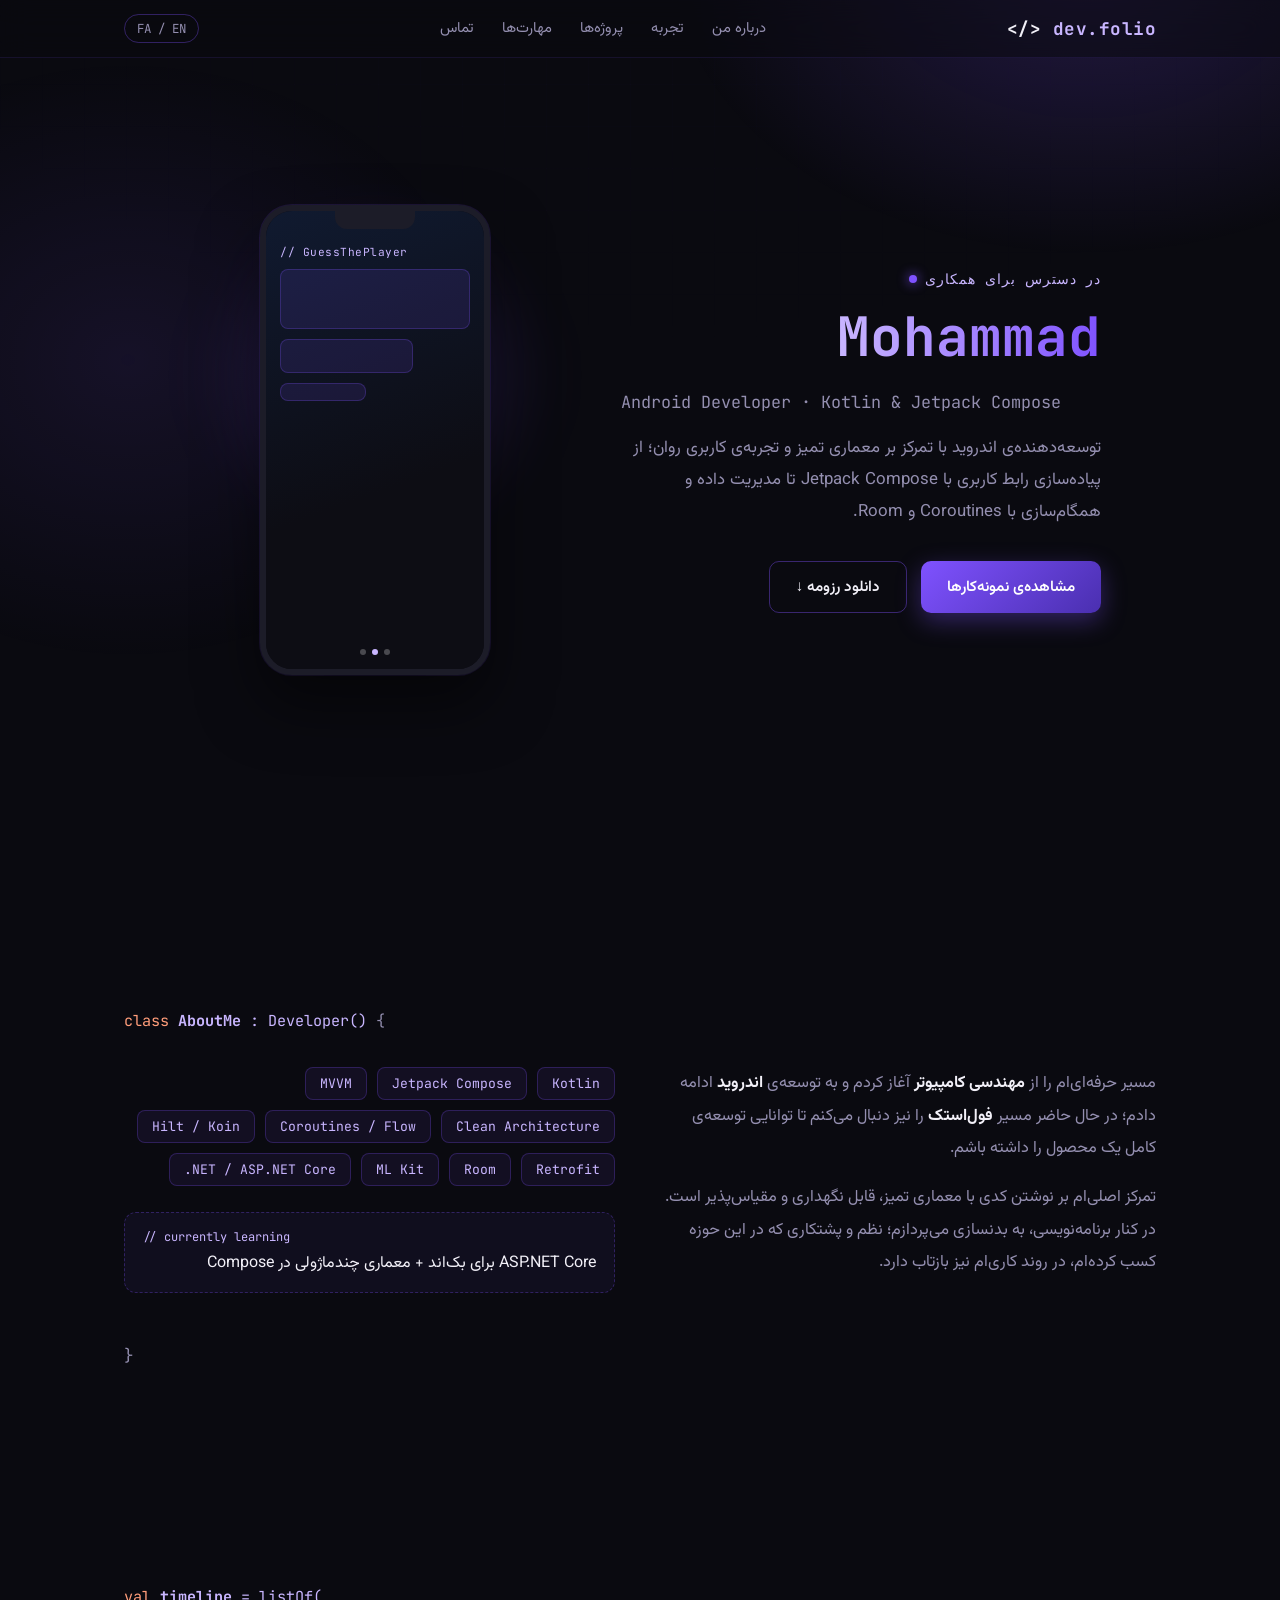
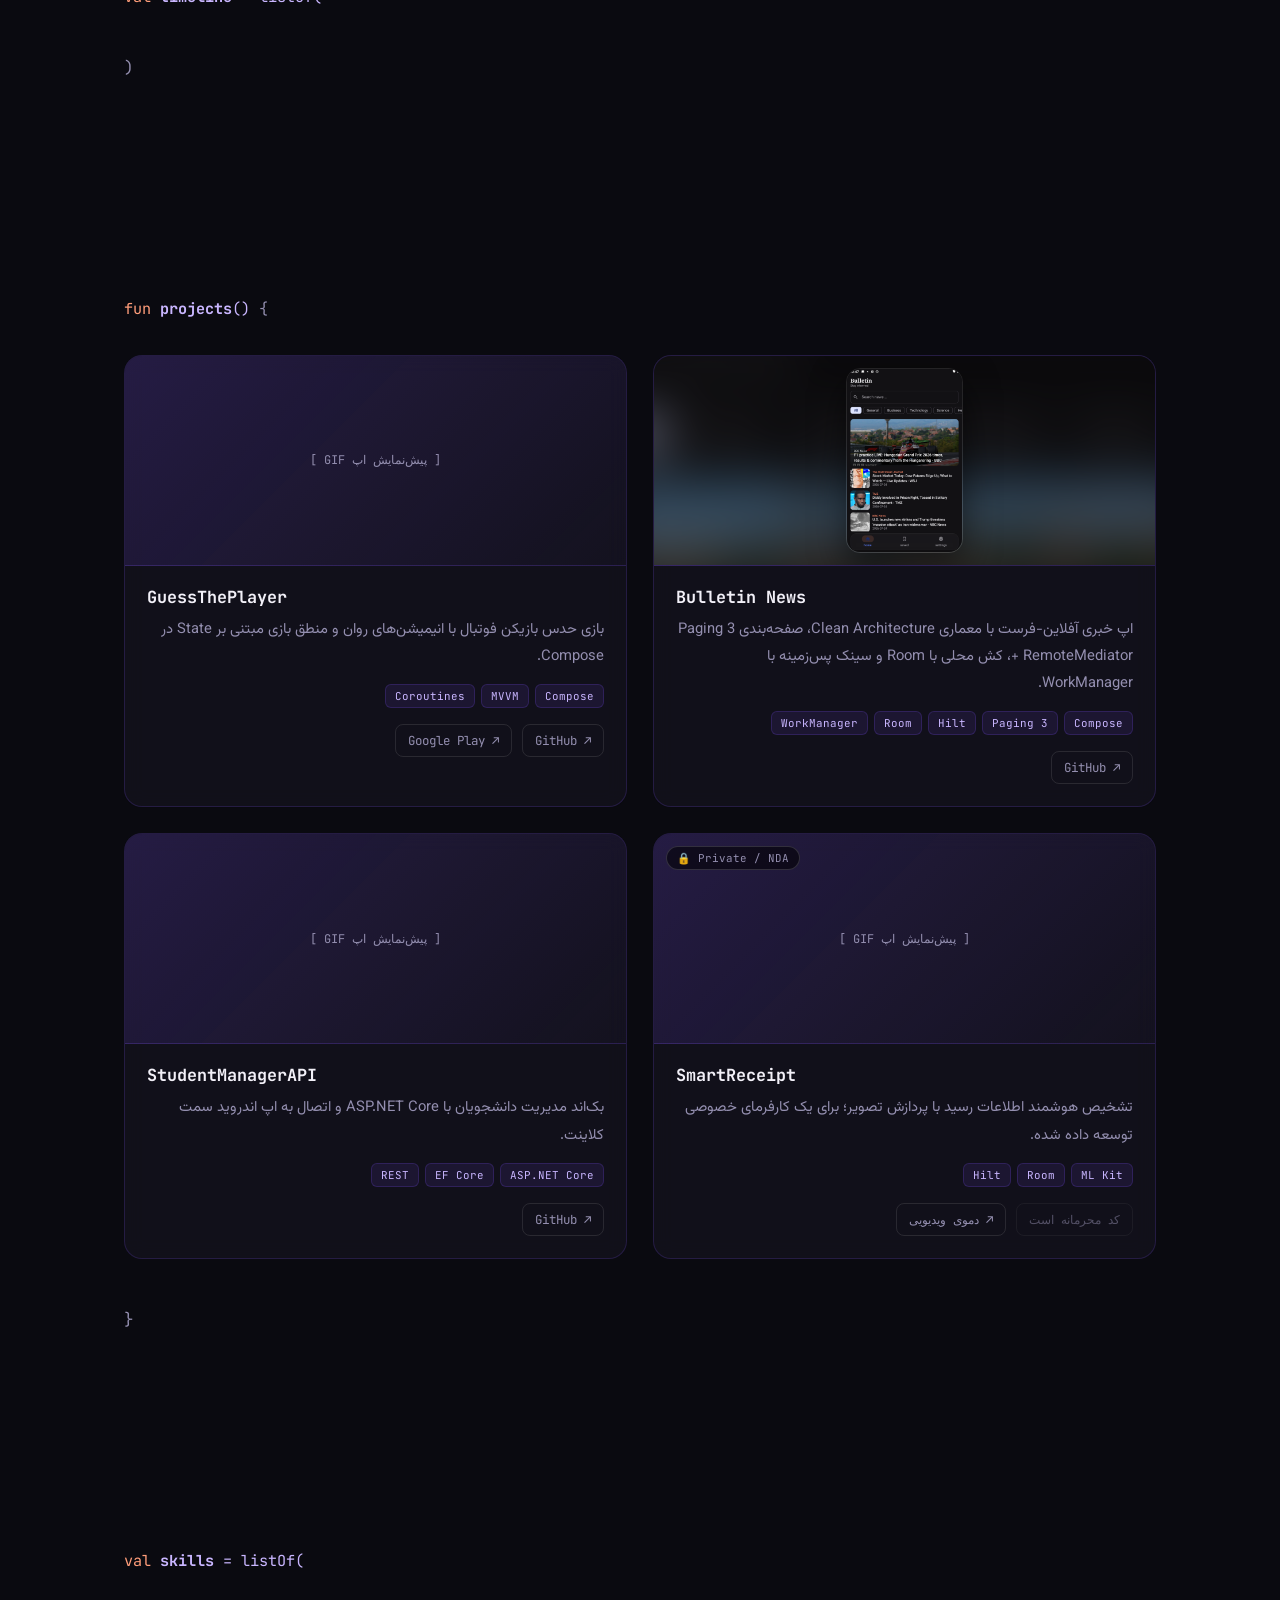
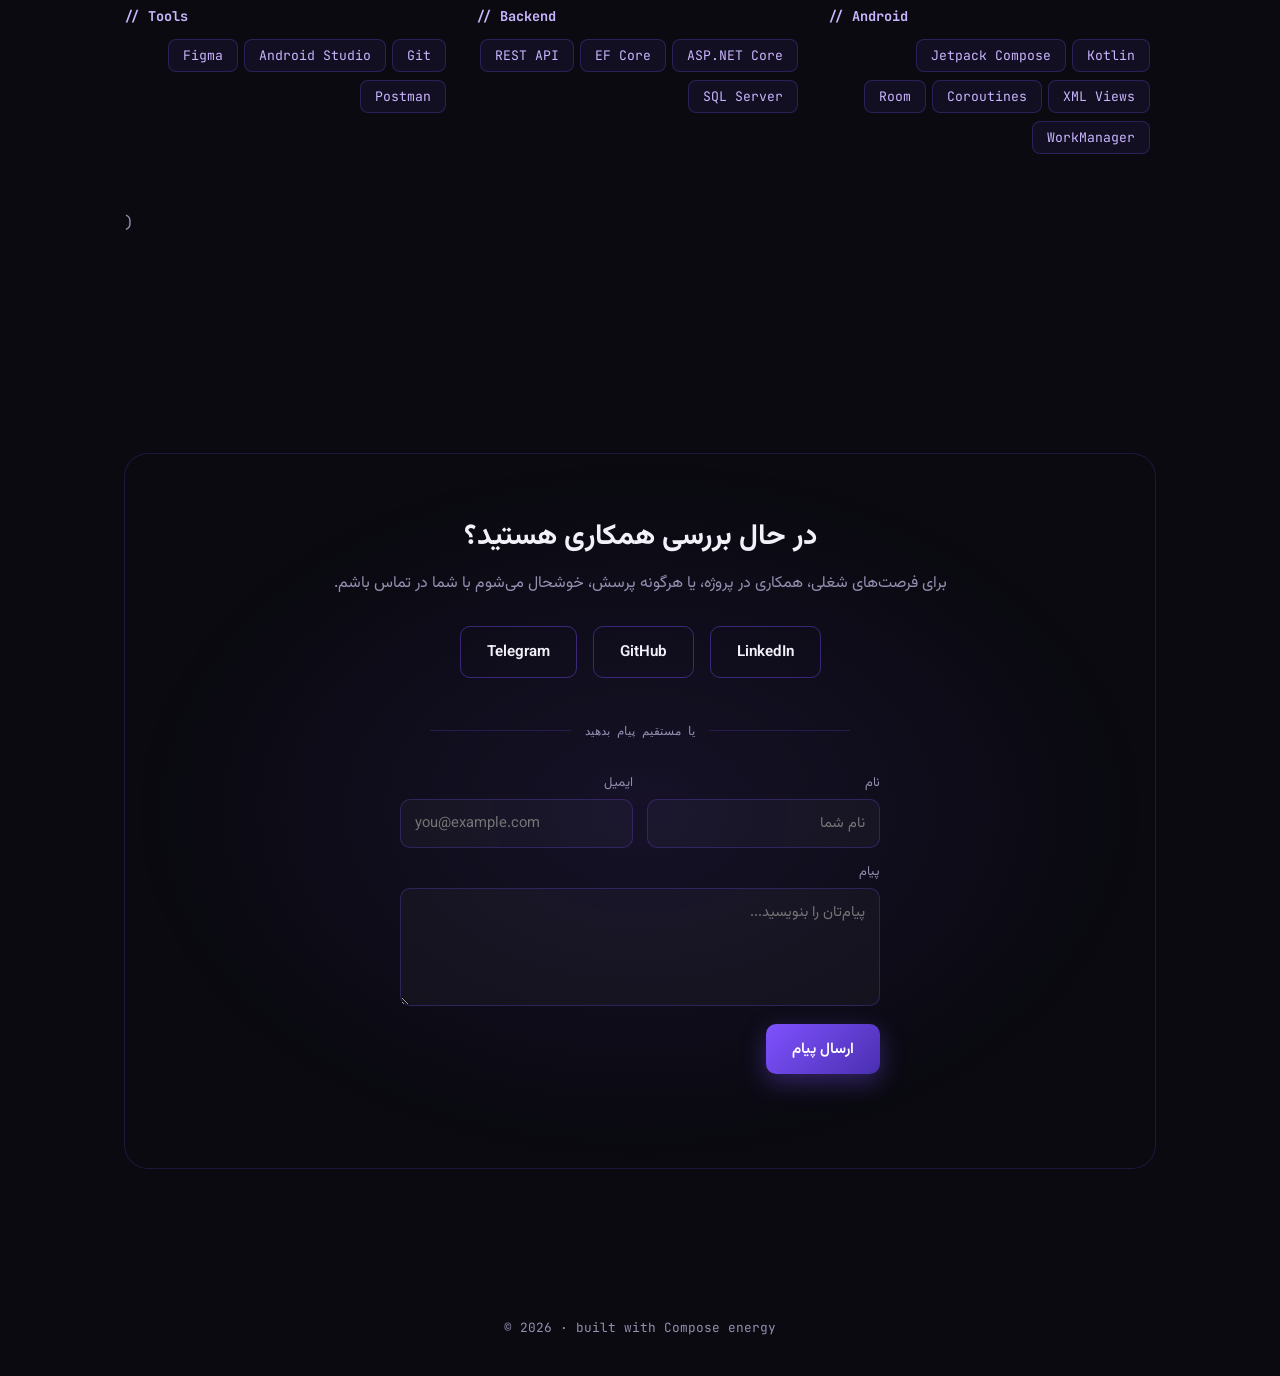
==== commit b6101130: "Update index.html" ====
--- a/index.html
+++ b/index.html
@@ -3,7 +3,36 @@
     <head>
         <meta charset="UTF-8" />
         <meta name="viewport" content="width=device-width, initial-scale=1.0" />
-        <title>Portfolio Preview</title>
+
+        <!--
+        ⚠️ این تیتر و توضیحات ثابت هستن و از js/config.js خونده نمی‌شن،
+        چون ربات‌های تلگرام/لینکدین/توییتر جاوااسکریپت رو اجرا نمی‌کنن و
+        فقط همین متن‌های داخل <head> رو می‌بینن. اگه اسم/نقش/عکس خودت رو
+        عوض کردی، همینجا رو هم دستی آپدیت کن تا با هم یکی باشن.
+        -->
+        <title>Mohammad | Android Developer</title>
+        <meta name="description" content="Android developer focused on clean architecture and smooth UX — Kotlin, Jetpack Compose, Coroutines & Room." />
+
+        <!-- Open Graph (Telegram, LinkedIn, Facebook, WhatsApp...) -->
+        <meta property="og:type" content="website" />
+        <meta property="og:title" content="Mohammad | Android Developer" />
+        <meta property="og:description" content="Android developer focused on clean architecture and smooth UX — Kotlin, Jetpack Compose, Coroutines & Room." />
+        <meta property="og:image" content="assets/og-image.png" />
+        <!-- بعد از آنلاین کردن سایت، آدرس بالا رو کامل کن، مثلاً:
+             https://username.github.io/portfolio/assets/og-image.png
+             چون بعضی پلتفرم‌ها آدرس نسبی رو درست نمی‌خونن -->
+
+        <!-- Twitter/X card -->
+        <meta name="twitter:card" content="summary_large_image" />
+        <meta name="twitter:title" content="Mohammad | Android Developer" />
+        <meta name="twitter:description" content="Android developer focused on clean architecture and smooth UX — Kotlin, Jetpack Compose, Coroutines & Room." />
+        <meta name="twitter:image" content="assets/og-image.png" />
+
+        <!-- Favicon -->
+        <link rel="icon" type="image/svg+xml" href="assets/favicon.svg" />
+        <link rel="icon" type="image/png" sizes="32x32" href="assets/favicon-32.png" />
+        <link rel="apple-touch-icon" sizes="180x180" href="assets/apple-touch-icon.png" />
+
         <link rel="stylesheet" href="css/style.css" />
     </head>
     <body>
@@ -14,6 +43,7 @@
                 <div class="logo">&lt;/&gt; <span>dev.folio</span></div>
                 <div class="nav-links">
                     <a href="#about" data-en="About">درباره من</a>
+                    <a href="#timeline" data-en="Experience">تجربه</a>
                     <a href="#projects" data-en="Projects">پروژه‌ها</a>
                     <a href="#skills" data-en="Skills">مهارت‌ها</a>
                     <a href="#contact" data-en="Contact">تماس</a>
@@ -68,6 +98,18 @@
                     </div>
                 </div>
                 <div class="section-close reveal">}</div>
+            </div>
+        </section>
+
+        <section id="timeline">
+            <div class="container">
+                <div class="section-tag reveal">
+                    <span class="kw">val</span>
+                    <span class="cls">timeline</span> = listOf(
+                    <span class="paren"></span>
+                </div>
+                <div class="timeline" id="timelineList"></div>
+                <div class="section-close reveal">)</div>
             </div>
         </section>
 
